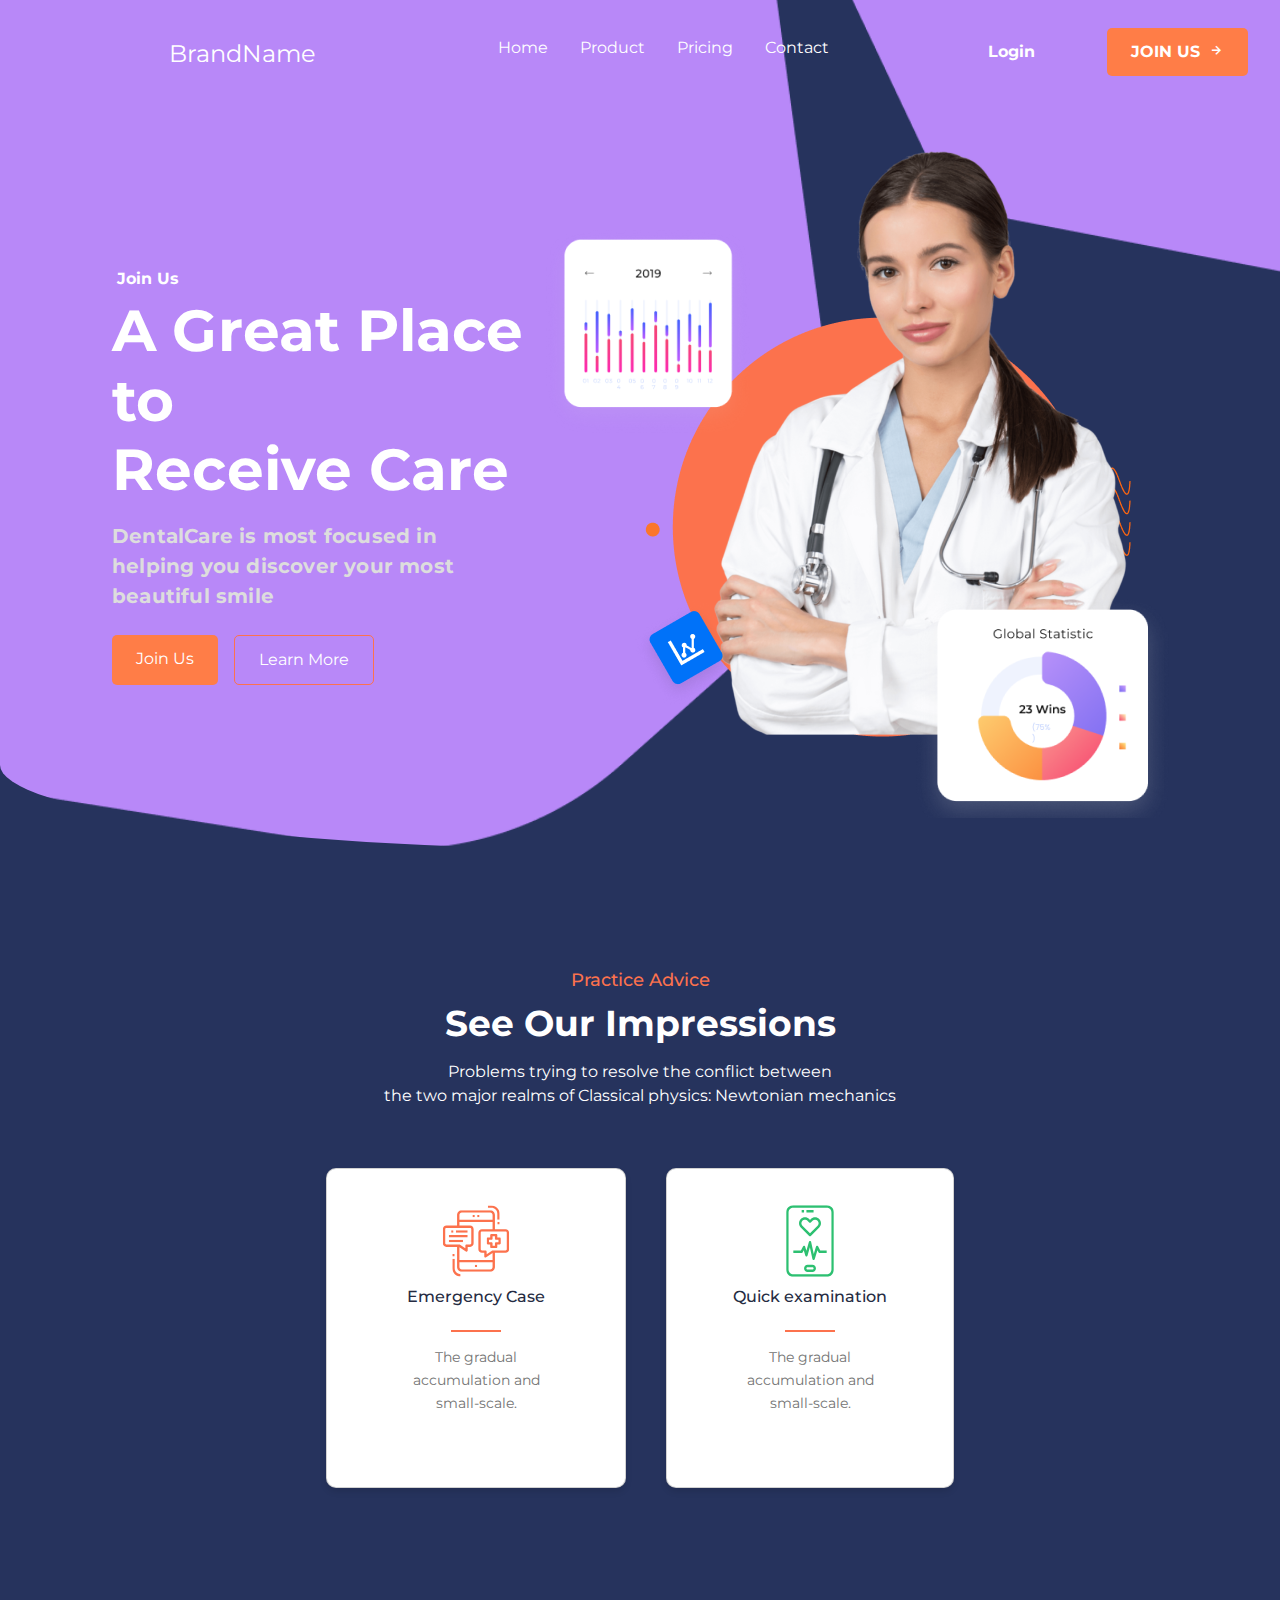
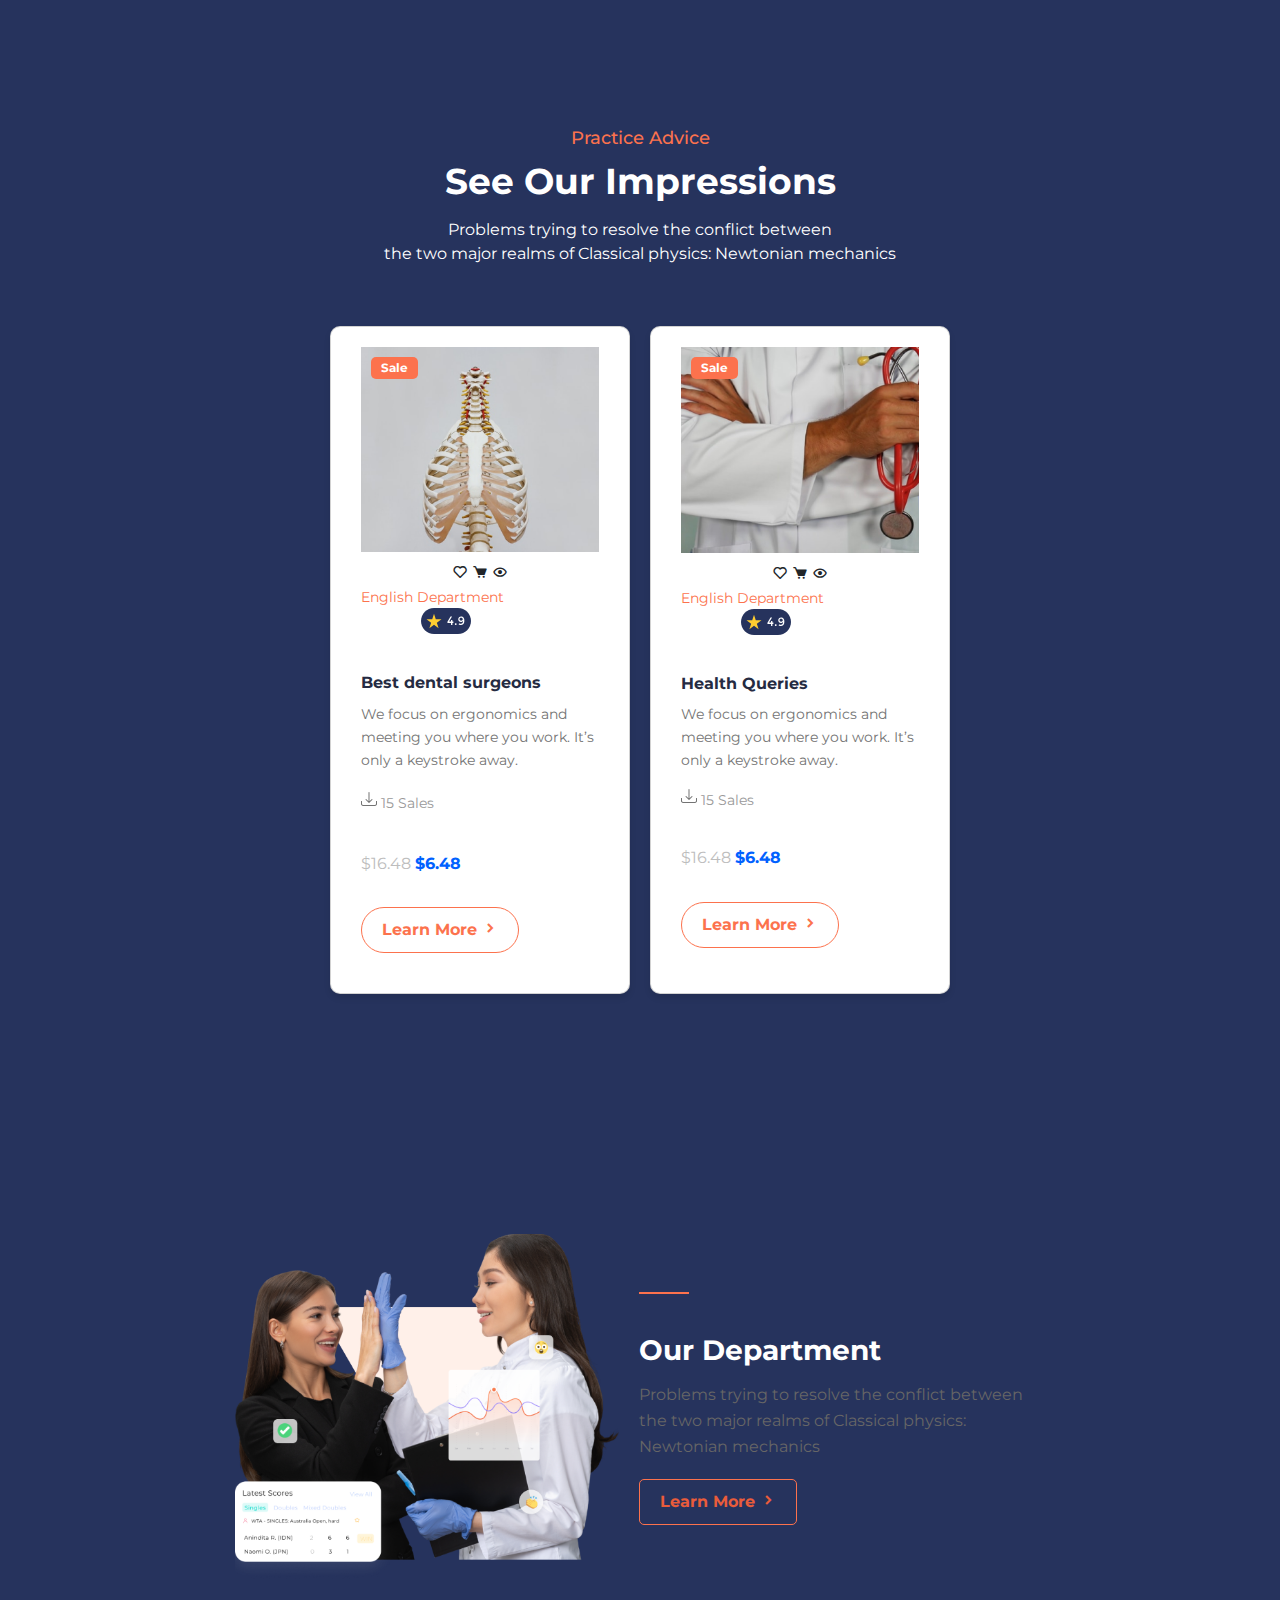
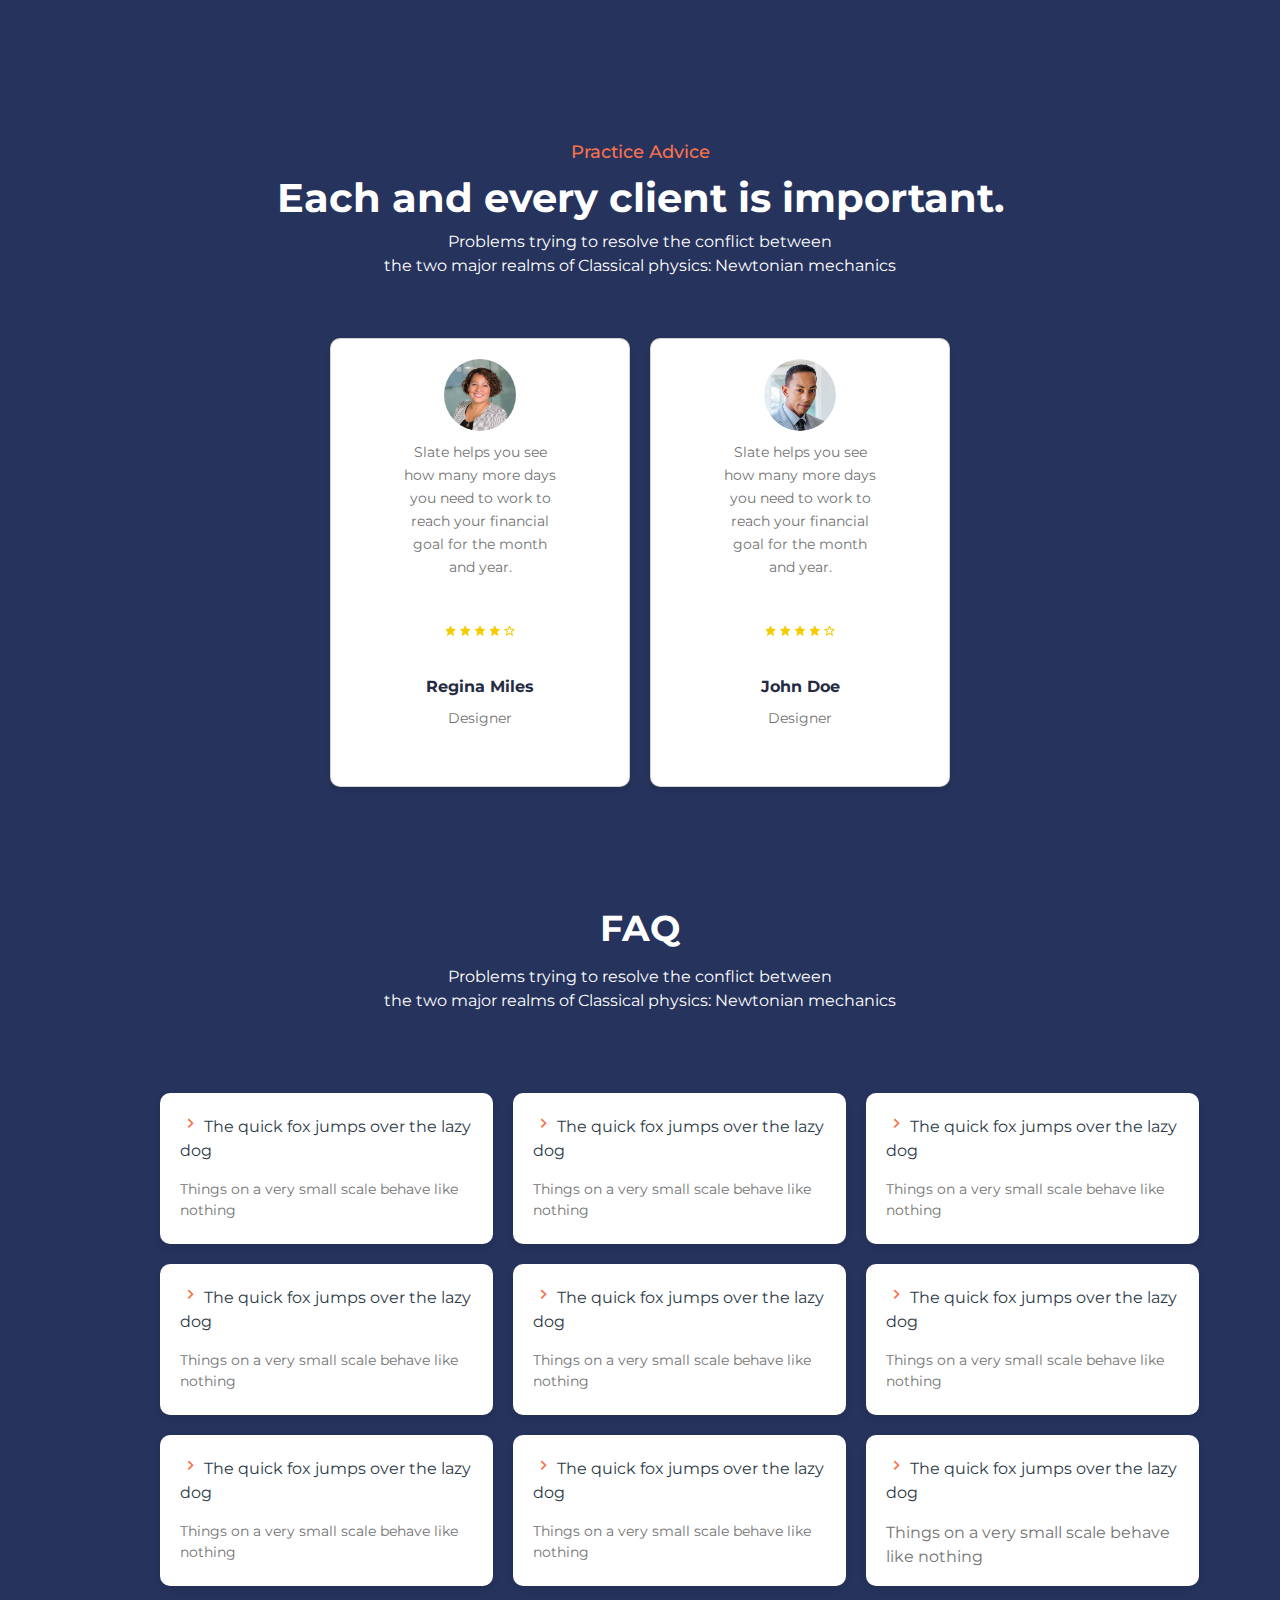
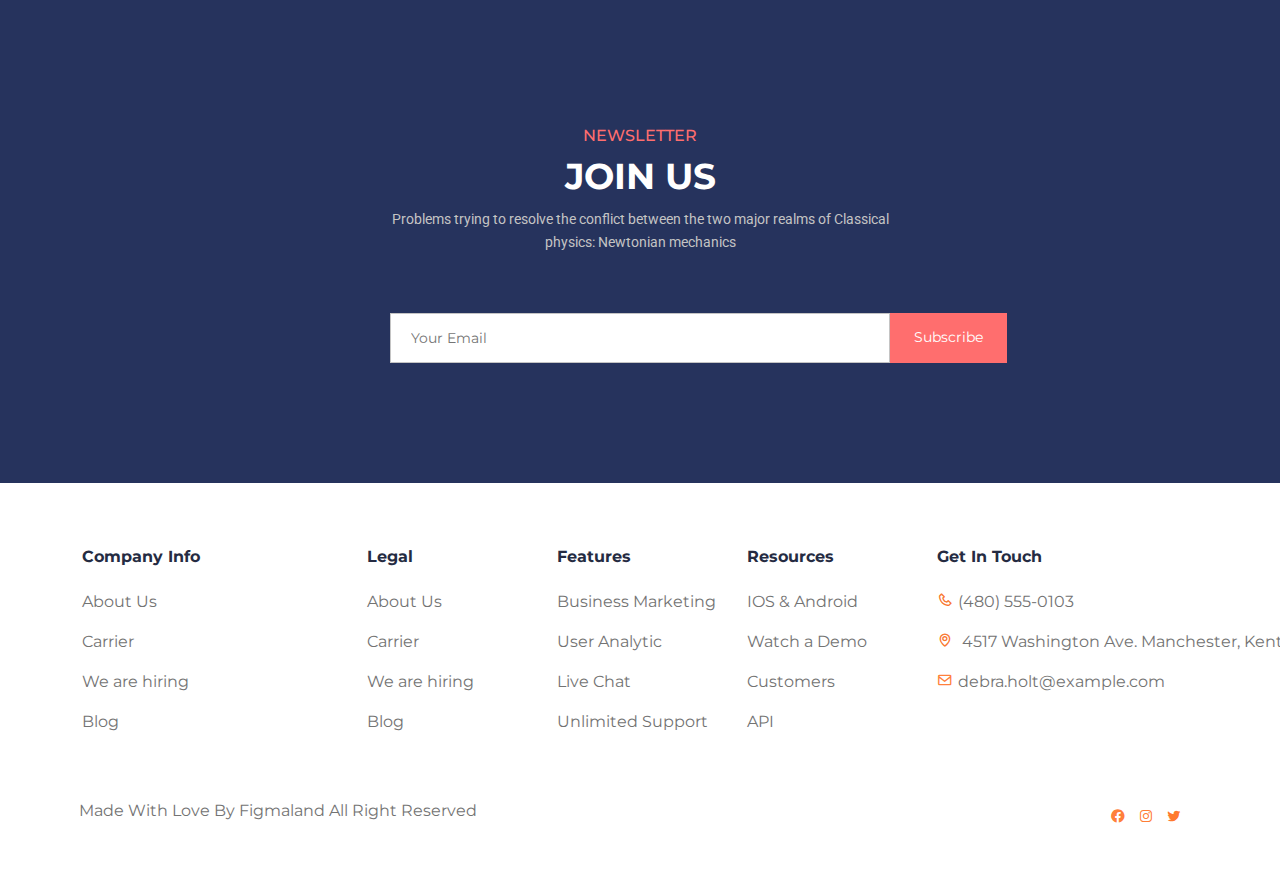
==== figma-design-2/index.html @ 8f910a2e "HTML-EXAM" ====
<!DOCTYPE html>
<html lang="en">
<head>
    <meta charset="UTF-8">
    <meta name="viewport" content="width=device-width, initial-scale=1.0">
    <title>Medical Figma Design</title>
    <link href='https://unpkg.com/boxicons@2.1.4/css/boxicons.min.css' rel='stylesheet'>
    <link href="https://cdn.jsdelivr.net/npm/bootstrap@5.3.3/dist/css/bootstrap.min.css" rel="stylesheet" integrity="sha384-QWTKZyjpPEjISv5WaRU9OFeRpok6YctnYmDr5pNlyT2bRjXh0JMhjY6hW+ALEwIH" crossorigin="anonymous">
    <link rel="stylesheet" href="style.css">
    <script src="https://cdn.jsdelivr.net/npm/bootstrap@5.3.3/dist/js/bootstrap.bundle.min.js" integrity="sha384-YvpcrYf0tY3lHB60NNkmXc5s9fDVZLESaAA55NDzOxhy9GkcIdslK1eN7N6jIeHz" crossorigin="anonymous"></script>

    <link rel="preconnect" href="https://fonts.googleapis.com">
    <link rel="preconnect" href="https://fonts.gstatic.com" crossorigin>
    <link href="https://fonts.googleapis.com/css2?family=Montserrat:ital,wght@0,100..900;1,100..900&family=Roboto&display=swap" rel="stylesheet">
</head>
<body>
  <div class="pink-section">
    <header class="navbar">
      
        <nav>
         <!-- navigation links -->
          <ul class="nav-links">
            <div class="brand"><a href="#">BrandName</a></div>
            <!-- <li><a href="#">BrandName</a></li> -->
            <li><a href="#">Home</a></li>
            <li><a href="#">Product</a></li>
            <li><a href="#">Pricing</a></li>
            <li><a href="#">Contact</a></li>
          </ul>
        </nav>
        <div class="login-container">
          <div class="login">
            <a href="#">Login</a>
          </div>
          <button class="join-btn">JOIN US <span><i class='bx bx-right-arrow-alt'></i></span></button>
        </div>
    </header>

    <section class="hero">
        <div class="hero-content">
          <h6 style="gap: 1rem; margin-left: 5px; font-weight: bold;">Join Us</h6>
          <h1 style="font-weight: bold;">A Great Place to <br> Receive Care</h1>
          <p style="font-weight: bold;">DentalCare is most focused in <br> helping you discover your most <br> beautiful smile</p>
          <div class="hero-buttons">
            <a href="#" class="btn-primary">Join Us</a>
            <a href="#" class="btn-secondary" >Learn More</a>
          </div>
        </div>
        <div class="hero-image">
          <img src="assests/col-md-6.png" alt="Doctor">
        </div>
      </section>
    </div>
    

    <section class="card-cont" style="align-items: center; text-align: center;">
      <div class="section-header">
        <h6 class="practice-advice">Practice Advice</h6>
        <h2>See Our Impressions</h2>
        <p>
          Problems trying to resolve the conflict between <br>the two major realms of
          Classical physics: Newtonian mechanics
        </p>
      </div>
    </section>
    
    <section class="cards">
    <div class="card">
      <div class="card-body">
        <img src="./assests/icon cool-icon-15.svg" class="card-img-top" alt="...">
        <h3 class="card-text">Emergency Case</h3><br>
        <div class="red-bar"></div><br>
        <p>The gradual <br> accumulation and <br> small-scale.</p>
      </div>
    </div><br>

    <div class="card" style="width: 18rem;">
      <div class="card-body">
        <img src="./assests/Heart Rate-Smartphone-Romantic-Healthcare-Love.svg" class="card-img-top" alt="...">
        <h3 class="card-text">Quick examination</h3><br>
        <div class="red-bar"></div><br>
        <p>The gradual <br> accumulation and <br> small-scale.</p>
      </div>
    </div>
  </section>




    <section class="impressions-section">
      <div class="section-header">
        <h6 class="practice-advice">Practice Advice</h6>
        <h2>See Our Impressions</h2>
        <p>
          Problems trying to resolve the conflict between <br>the two major realms of
          Classical physics: Newtonian mechanics
        </p>
      </div>
    
      <div class="cards-container">
        <!-- Card 1 -->
        <div class="card">
          <div class="card-image">
            <img src="./assests/product-cover-124 sec-.png" src="assests/heart.svg" alt="Best dental surgeons">
                <div class="overlay">
                <i class='bx bx-heart'></i>
                <i class='bx bxs-cart'></i>
                <i class='bx bx-show'></i>
              </div>
            <span class="badge">Sale</span>
          </div>
          <div class="card-content">
            <p class="department">English Department <span><img src="./assests/Frame 4 sec-.svg" alt="" style="align-items: end; margin-left: 60px; height: 26px; width: 50px;"></p></span><br>
            <h3>Best dental surgeons</h3>
            <p class="description">
              We focus on ergonomics and meeting you where you work. It’s only a keystroke away.
            </p>
            <div class="stats">
              <p class="sales"><span><img src="./assests/Frame sec-.svg" alt="" style="height: 16px; width: 16px;"></span> 15 Sales</p><br>
              <br>
             
            </div>
            <div class="stats">
            <p class="price">
              <span class="old-price">$16.48</span> <span class="new-price">$6.48</span>
            </p>
          </div>
            <a href="#" class="learn-more">Learn More <i class='bx bxs-chevron-right'></i></a>
          </div>
        </div>
    
        <!-- Card 2 -->
        <div class="card">
          <div class="card-image">
            <img src="./assests/product-cover-125 sec-.png" alt="Health Queries">
            <div class="overlay">
            <i class='bx bx-heart'></i>
            <i class='bx bxs-cart' ></i>
            <i class='bx bx-show'></i>
            </div>
            <span class="badge">Sale</span>
          </div>
          

          <div class="card-content">
            <p class="department">English Department <span><img src="./assests/Frame 4 sec-.svg" alt="" style="align-items: end; margin-left: 60px; height: 26px; width: 50px;"></p></span><br>
            <h3>Health Queries</h3>
            <p class="description">
              We focus on ergonomics and meeting you where you work. It’s only a keystroke away.
            </p>
            <div class="stats">
              <p class="sales"><span><img src="./assests/Frame sec-.svg" alt="" style="height: 16px; width: 16px;"></span> 15 Sales</p>
              
            </div>
            <div class="stats">
            <p class="price">
              <span class="old-price">$16.48</span> <span class="new-price">$6.48</span>
            </p>
          </div>
            <a href="#" class="learn-more">Learn More <i class='bx bxs-chevron-right'></i></a>
          </div>
        </div>
      </div>
    </section>
    
    <section class="department-section">
      <div class="content-wrapper">
          <div class="image-container">
              <img src="./assests/thumb-concept-16.png" alt="Department staff interaction" class="main-image">
          </div>
          <div class="text-content">
              <div class="title-bar"></div>
              <h1>Our Department</h1>
              <p>Problems trying to resolve the conflict between <br> the two major realms of Classical physics: <br> Newtonian mechanics</p>
              <a href="#" class="learn-more">Learn More <i class='bx bxs-chevron-right'></i></a>
          </div>
      </div>
  </section>

    <!-- women card -->
    <section>
      <div class="section-header">
        <h6 style="color: #FC724D; text-align: center;">Practice Advice</h6>
        <h1 style="text-align: center; font-weight: bold;">Each and every client is important.</h1>
        <p style="text-align: center; color: FFFFFF;">Problems trying to resolve the conflict between <br> <span>the two major realms of Classical physics: Newtonian mechanics </span></p>
      </div>
      <div class="cards-container">
        <div class="card">
          <img src="./assests/circle sec-1.png" alt="Person-1" class="profile-img">
          <p class="description">Slate helps you see <br> how many more days <br> you need to work to <br> reach your financial <br> goal for the month <br> and year.</p>
          <div class="stars">
            <img src="./assests/stars sec-.svg" alt="">
          </div>
          <h3 class="name">Regina Miles</h3>
          <p class="role">Designer</p>
        </div>
        
        <!-- men card -->
        <div class="card">
          <img src="./assests/circle sec-.png" alt="Person-2" class="profile-img">
          <p class="description">Slate helps you see <br> how many more days <br> you need to work to <br> reach your financial <br> goal for the month <br> and year.</p>
          <div class="stars">
            <img src="./assests/stars sec-.svg" alt="">
          </div>
          <h3 class="name">John Doe</h3>
          <p class="role">Designer</p>
        </div>
      </div>
    </section>


<!--  9 Cards of The quick fox jumps over the lazy dog -->

<section class="card-cont" style="align-items: center; text-align: center;">
  <div class="section-header">
    <h2>FAQ</h2>
    <p>
      Problems trying to resolve the conflict between <br>the two major realms of
      Classical physics: Newtonian mechanics
    </p>
  </div>
</section>

    <div class="faq-quote">
      <div class="card-quote">
        <p class="description">
          <span><i class='bx bx-chevron-right' style="color: #FC724D;"></i></span>
          The quick fox jumps over the lazy dog
        </p>
        <p style="color: #737373;">Things on a very small scale 
          behave like nothing </p>
      </div>
      <div class="card-quote">
        <p class="description">
          <span><i class='bx bx-chevron-right' style="color: #FC724D;"></i></span>
          The quick fox jumps over the lazy dog
        </p>
        <p style="color: #737373;">Things on a very small scale 
          behave like nothing </p>
      </div>
      <div class="card-quote">
        <p class="description">
          <span><i class='bx bx-chevron-right' style="color: #FC724D;"></i></span>
          The quick fox jumps over the lazy dog
        </p>
        <p style="color: #737373;">Things on a very small scale 
          behave like nothing </p>
      </div>

      <div class="card-quote">
        <p class="description">
          <span><i class='bx bx-chevron-right' style="color: #FC724D;"></i></span>
          The quick fox jumps over the lazy dog
        </p>
        <p style="color: #737373;">Things on a very small scale 
          behave like nothing </p>
      </div>
      <div class="card-quote">
        <p class="description">
          <span><i class='bx bx-chevron-right' style="color: #FC724D;"></i></span>
          The quick fox jumps over the lazy dog
        </p>
        <p style="color: #737373;">Things on a very small scale 
          behave like nothing </p>
      </div>
      <div class="card-quote">
        <p class="description">
          <span><i class='bx bx-chevron-right' style="color: #FC724D;"></i></span>
          The quick fox jumps over the lazy dog
        </p>
        <p style="color: #737373;">Things on a very small scale 
          behave like nothing </p>
      </div>

      <div class="card-quote">
        <p class="description">
          <span><i class='bx bx-chevron-right' style="color: #FC724D;"></i></span>
          The quick fox jumps over the lazy dog
        </p>
        <p style="color: #737373;">Things on a very small scale 
          behave like nothing </p>
      </div>
      <div class="card-quote">
        <p class="description">
          <span><i class='bx bx-chevron-right' style="color: #FC724D;"></i></span>
          The quick fox jumps over the lazy dog
        </p>
        <p style="color: #737373;">Things on a very small scale 
          behave like nothing </p>
      </div>
      <div class="card-quote">
        <p class="description">
          <span><i class='bx bx-chevron-right' style="color: #FC724D;"></i></span>
          The quick fox jumps over the lazy dog <span>   <p style="color: #737373;">Things on a very small scale 
            behave like nothing </p></span>
        </p>
     
      </div>
    </div>

    <div class="newsletter-container">
      <div>
      <h5 class="newsletter-title">Newsletter</h5>
      <h1 class="join-title">JOIN US</h1>
      <p class="newsletter-description" style="font-family: 'Roboto', serif;">
        Problems trying to resolve the conflict between the two major realms of Classical physics: Newtonian mechanics
      </p>
    </div>
      <div class="newsletter-input-container">
        <input type="email" placeholder="Your Email" class="newsletter-input">
        <button class="subscribe-button">Subscribe</button>
      </div>
    </div>

  <!-- Footer -->
  <footer
          class="text-center text-lg-start text-white"
          style="background-color: #FFFFFF;"
          >
    <!-- Grid container -->
    <div class="container">
      <!-- Section: Links -->
      <section class="">
        <!--Grid row-->
        <div class="row">
          <!-- Grid column -->
          <div class="col-md-3 col-lg-3 col-xl-3 mx-auto mt-3">
            <h6 class="mb-4 mt-5 mx-8" style="color: #252B42; font-weight: bold;">
              Company Info
            </h6>
            <p>
              <a style="color: #737373;">About Us</a>
            </p>
            <p>
              <a style="color: #737373;">Carrier </a>
            </p>
            <p>
              <a style="color: #737373;">We are hiring</a>
            </p>
            <p>
              <a style="color: #737373;">Blog</a>
            </p>
          </div>
          <!-- Grid column -->


          <!-- Grid column -->
          <div class="col-md-2 col-lg-2 col-xl-2 mx-auto mt-3">
            <h6 class="mb-4 mt-5 font-weight-bold" style="color: #252B42; font-weight: bold;">Legal</h6>
            <p>
              <a style="color: #737373;">About Us</a>
            </p>
            <p>
              <a style="color: #737373;">Carrier </a>
            </p>
            <p>
              <a style="color: #737373;">We are hiring</a>
            </p>
            <p>
              <a style="color: #737373;">Blog</a>
            </p>
          </div>
          <!-- Grid column -->

          <hr class="w-100 clearfix d-md-none" />

          <!-- Grid column -->
          <div class="col-md-3 col-lg-2 col-xl-2 mx-auto mt-3">
            <h6 class="mb-4 mt-5"  style="color: #252B42; font-weight: bold;">
              Features
            </h6>
            <p>
              <a style="color: #737373;">Business Marketing</a>
            </p>
            <p>
              <a style="color: #737373;">User Analytic</a>
            </p>
            <p>
              <a style="color: #737373;">Live Chat</a>
            </p>
            <p>
              <a style="color: #737373;">Unlimited Support</a>
            </p>
          </div>

             <!-- Grid column -->
             <div class="col-md-3 col-lg-2 col-xl-2 mx-auto mt-3" id="links">
              <h6 class="mb-4 mt-5" style="color: #252B42; font-weight: bold;"">
                Resources
              </h6>
              <p>
                <a style="color: #737373; ">IOS & Android</a>
              </p>
              <p>
                <a style="color: #737373;">Watch a Demo</a>
              </p>
              <p>
                <a style="color: #737373;">Customers</a>
              </p>
              <p>
                <a style="color: #737373;">API</a>
              </p>
            </div>

          <!-- Grid column -->
          <hr class="w-100 clearfix d-md-none" />

          <!-- Grid column -->
          <div class=" col-lg-3 col-xl-3 mx-auto mt-3">
            <h6 class="mb-4  mt-5" style="color: #252B42; font-weight: bold;">Get In Touch</h6>
            <p style="color: #737373;"><i class='bx bx-phone' style="color:rgba(249,118,46,0.99); margin-right: 5px;" ></i>(480) 555-0103</p>
            <p style="color: #737373; white-space: nowrap;">
              <i class='bx bx-map' style='color:rgba(249,118,46,0.99); margin-right: 5px;'></i>
              4517 Washington Ave. Manchester, Kentucky 39495
            </p>
            <p style="color: #737373;"><i class='bx bx-envelope' style='color:rgba(255,125,54,0.99); margin-right: 5px;'></i>debra.holt@example.com</p>
          </div>
          <!-- Grid column -->
        </div>
        <!--Grid row-->
      </section>
      <!-- Section: Links -->

      <hr class="my-3">

      <!-- Section: Copyright -->
      <section class="p-3 pt-0">
        <div class="row d-flex align-items-center">
          <!-- Grid column -->
          <div class="col-md-7 col-lg-8 text-center text-md-start">
            <!-- Copyright -->
            <div class="p-3">
                <p style="color: #737373; margin-left: -35px;">Made With Love By Figmaland All Right Reserved</p>
            </div>
            <!-- Copyright -->
          </div>
          <!-- Grid column -->

          <!-- Grid column --> 
          <div class="col-md-5 col-lg-4 ml-lg-0 text-center text-md-end">
            <!-- Facebook -->
            <i class='bx bxl-facebook-circle' style='color:rgba(255,124,53,0.99); width: 24px; height: 24px;'></i>

            <!-- Instagram -->
            <i class='bx bxl-instagram' style='color:rgba(255,122,48,0.99); width: 24px; height: 24px;'></i>

            <!-- Twitter -->
            <i class='bx bxl-twitter' style='color:rgba(255,117,40,0.99); width: 24px; height: 24px;'></i>
          </div>
          <!-- Grid column -->
        </div>
      </section>
      <!-- Section: Copyright -->
    </div>
    <!-- Grid container -->
  </footer>
  <!-- Footer -->
<!-- End of .container -->
</body>
</html>
---- figma-design-2/style.css ----
/* General Styles */
body {
  margin: 0;
  font-family: Arial, sans-serif;
  color: #fff;
  background-color: #26335D;
  font-family: 'Montserrat', sans-serif;
}

.pink-section {
  flex-wrap: wrap;
  background-image: url(assests/hero-shape-dark-6.png);
  background-size: cover;
  background-position: center;
  background-repeat: no-repeat;
  border-bottom-left-radius: 50% 10%;
}

/* Navbar */
.navbar {
  display: flex;
  justify-content: space-between;
  align-items: center;
  padding: 1rem 2rem;
}

.nav-links {
  list-style: none;
  display: flex;
  gap: 2rem;
  margin-top: 20px;

}

.nav-links a {
  text-decoration: none;
  color: #fff;
}

/* Login and Join Us Container */
.login-container {
  display: flex;
  align-items: center;
  gap: 1rem; /* Adds space between the Login link and JOIN US button */
}

.login a {
  text-decoration: none;
  color: #fff;
  font-weight: bold;
  padding: 0.5rem 1rem;
  transition: color 0.3s ease;
}

.login a:hover {
  color: #ff7d47;
}

.join-btn {
  text-decoration: none;
  background-color: #ff7d47;
  color: #fff;
  margin-left: 40px;
  padding: 0.75rem 1.5rem;
  border-radius: 5px;
  border: none;
  cursor: pointer;
  display: flex;
  align-items: center;
  gap: 0.5rem;
  font-weight: bold;
  transition: background-color 0.3s ease;
}

.join-btn:hover {
  background-color: #ff5722;
}

/* Hero Section */
.hero {
  display: flex;
  align-items: center;
  justify-content: space-between;
  padding: 2rem;
  margin-left: 80px;
}

.hero-content {
  flex: 1;
}

.hero-content h1 {
  font-size: 58px;
  margin-bottom: 1rem;
  letter-spacing: 0.2px;
}

.hero-content p {
  margin-bottom: 1.5rem;
  color: #ddd;
  font-size: 20px;
  letter-spacing: 0.2px;
}

.hero-buttons {
  display: flex;
  gap: 1rem;
}

.btn-primary {
  text-decoration: none;
  background-color: #ff7d47;
  color: #fff;
  padding: 0.75rem 1.5rem;
  border-radius: 5px;
}

.btn-secondary {
  text-decoration: none;
  background-color: transparent;
  color: #fff;
  padding: 0.75rem 1.5rem;
  border: 1px solid #fc724d;
  border-radius: 5px;
}

.brand a {
  text-decoration: none;
  color: #ffffff;
  /* font-size: 1.5rem; */
  /* font-weight: bold; */
  gap: 2px;
  font-size: 24px;
  margin-right: 150px;
  margin-left: 105px;
}

.cards {
  display: flex;
  justify-content: center; /* Centers the cards horizontally */
  align-items: center; /* Aligns the cards vertically (if necessary) */
  gap: 20px; /* Adds space between the cards */
  margin-top: 120px;
}

/* Impressions Section */
.impressions {
  padding: 2rem;
  text-align: center;
  margin-top: 120px;
}

.impressions h6 {
  color: #FC724D;
  text-transform: uppercase;
  font-size: 14px;
  margin-bottom: 10px;
  
}

.impressions h2 {
  color: #FFFFFF;
  font-weight: bold;
  font-size: 2rem;
  margin-bottom: 10px;
}

.impressions p {
  color: #FFFFFF;
  font-weight: bold;
  line-height: 1.6;
}

/* Individual Card */
.card {
  background-color: #FFFFFF;
  text-align: center;
  padding: 20px 30px 40px 30px;
  /* box-shadow: 0 4px 8px rgba(0, 0, 0, 0.1); */
  transition: transform 0.3s ease;
  max-width: 500px;
}

.card img {
  /* max-width: 60px; */
  justify-content: center;
  align-items: center;
  margin-bottom: 10px;
  height: 72px;
  width: 72px;
}

.card h3 {
  color: #1E2A47; /* Dark text for the card heading */
  font-size: 1.2rem;
  margin-bottom: 10px;
}

.card p {
  color: #737373; /* Gray text for the description */
  font-size: 0.9rem;
  line-height: 1.6;
}

/* Hover Effect */
.card:hover {
  transform: scale(1.05); /* Slight zoom on hover */
  box-shadow: 0 8px 16px rgba(0, 0, 0, 0.2);
}

/* Bar Style */
.red-bar {
  width: 50px; /* Width of the bar */
  height: 2px; /* Height of the bar */
  background-color: #FC724D; /* Red color matching your Figma design */
  margin: auto; /* Center the bar horizontally */
  margin-top: -10px;
  margin-bottom: -10px;
}

/* Department Section Styling */
.department-section {
  display: flex;
  justify-content: center;
  align-items: center;
  padding: 40px;
  margin-left: 150px;
  margin-top: 160px;
}

.content-wrapper {
  display: flex;
  flex-wrap: wrap; /* Ensures responsiveness */
  max-width: 1200px;
  gap: 20px;
  align-items: center;
}

.image-container {
  flex: 1;
  max-width: 40%; /* Adjust image width */
}

.image-container img {
  width: 100%;
  height: auto;
  border-radius: 8px; /* Optional: rounded corners */
}

.text-content {
  flex: 1;
  max-width: 60%; /* Adjust text content width */
}

.text-content .title-bar {
  width: 50px;
  height: 2px;
  background-color: #FC724D; /* Color of the title bar */
  margin-bottom: 40px;
}

.text-content h1 {
  font-size: 28px;
  color: #ffffff;
  font-weight: bold;
  margin-bottom: 15px;
}

.text-content p {
  font-size: 16px;
  color: #666666;
  line-height: 1.6;
  margin-bottom: 20px;
}

.text-content .learn-more {
  display: inline-block;
  padding: 10px 20px;
  /* background-color: #FC724D; */
  color: #e95c3b;
  text-decoration: none;
  border-radius: 5px;
  font-weight: bold;
  transition: background-color 0.3s;
}

.text-content .learn-more:hover {
  background-color: #e95c3b;
}

/* General Section Styling */
.impressions-section {
  /* background-color: #1c2947; */
  padding: 40px;
  text-align: center;
  margin-top: 80px;
  /* margin-bottom: 120px; */
}

.section-header {
  margin-top: 120px;
  margin-bottom: 60px;
}

.section-header h6 {
  color: #fc724d;
  font-size: 18px;
  margin-bottom: 10px;
}

.section-header h2 {
  color: #ffffff;
  font-size: 36px;
  margin-bottom: 15px;
  font-weight: bold;
}

.section-header p {
  color: #ffffff;
  font-size: 16px;
  line-height: 1.5;
}

/* Cards Container */
.cards-container {
  display: flex;
  justify-content: center;
  gap: 20px;
  margin-top: 30px;
}

.cards {
  display: flex;
  justify-content: center;
  align-items: center;
  gap: 20px; 
  margin-top: 20px;
}


.card {
  background-color: #fff;
  border-radius: 10px;
  box-shadow: 0 4px 6px rgba(0, 0, 0, 0.1);
  overflow: hidden;
  width: 300px;
  text-align: center;
  position: relative;
}

.card:hover {
  transform: translateY(-5px);
  box-shadow: 0px 6px 12px rgba(0, 0, 0, 0.15);
}

.card-image {
  position: relative;
  overflow: hidden;
}

.card-image img {
  width: 100%;
  height: auto;
  display: block;
}

.badge {
  position: absolute;
  top: 10px;
  left: 10px;
  background-color: #fc724d;
  color: #ffffff;
  font-size: 12px;
  padding: 5px 10px;
  border-radius: 5px;
}

/* Card Content */
.card-content {
  /* padding: 20px; */
  text-align: left;
}

.card-content .department {
  font-size: 14px;
  color: #fc724d;
  margin-bottom: 5px;
}

.card-content h3 {
  font-size: 18px;
  color: #333333;
  font-weight: bold;
  font-size: 16px;
  margin-bottom: 10px;
}

/* .card-content .description {
  font-size: 14px;
  color: #666666;
  line-height: 1.6;
  margin-bottom: 15px; */
/* } */

.card-content .stats {
  display: flex;
  justify-content: space-between;
  align-items: center;
  margin-bottom: 15px;
}

.card-content .stats .sales {
  font-size: 14px;
  color: #999999;
}


.card-content .stats .price {
  font-size: 16px;
}

.card-content .stats .old-price {
  /* text-decoration: line-through; */
  color: #BDBDBD;
}

.card-content .stats .new-price {
  color: #0061FF;
  font-weight: bolder;
}

/* Learn More Button */
.learn-more {
  display: inline-block;
  padding: 10px 20px;
  /* background-color: #fc724d; */
  color: #fc724d;
  text-decoration: none;
  font-weight: bold;
  border: 1px solid #fc724d;
  border-radius: 30px;
  /* transition: background-color 0.3s ease; */
}

/* .overlay {
  position: absolute;
  top: 10px;
  left: 10px;
  right: 10px;
  display: flex;
  justify-content: space-around;
  opacity: 0;
  transition: opacity 0.3s ease-in-out;
} */





.profile-img {
  width: 128px;
  height: 128px;
  border-radius: 50%;
  margin: 0 auto 10px;
}

/* .description {
  font-size: 14px;
  color: #666;
  margin: 10px 0;
} */

.stars img {
  font-size: 18px;
  /* color: #f1c40f; */
  /* margin: 10px 0; */
}

.name {
  font-size: 18px;
  font-weight: bold;
  color: #333;
}

.role {
  font-size: 14px;
  color: #888;
}

.card h3 {
  font-size: 16px;
  color: #252B42;
}



.faq-quote {
  display: grid;
  flex-wrap: wrap;
  grid-template-columns: repeat(3, 1fr); /* 3 cards in a row */
  gap: 20px; /* Space between cards */
  padding: 20px;
  max-width: 1000px;
  margin: 0 auto;
  margin-bottom: 120px;
}

.card-quote {
  background-color: #FFFFFF; /* White card background */
  border-radius: 10px; /* Rounded corners */
  box-shadow: 0 4px 8px rgba(0, 0, 0, 0.1); /* Subtle shadow for depth */
  padding: 20px;
  width: 333px; /* Width set to 333px */
  height: 151px; /* Height set to 151px */ 
  color: #2C3A47; /* Primary text color */
  text-align: left; /* Left-align text */
}

/* .card-quote .description {

} */

.card-quote p {
  color: #2C3A47; /* Primary text color */
  
}

/* .description {
  display: flex;
  align-items: center;
  font-size: 16px; 
  color: #2C3A47;
  gap: 10px;
} */

.description span i {
  color: #FC724D; /* Icon color */
  font-size: 20px; /* Icon size */
}

.card-quote p:last-child {
  font-size: 14px; /* Smaller font size for secondary text */
  color: #737373; /* Grey color for secondary text */
  margin-top: 5px;
}

.newsletter-container {
  text-align: center;
  max-width: 500px;
  margin: 0 auto;
  margin-bottom: 120px;
}

.newsletter-title {
  font-size: 16px;
  color: #FF6E6E; /* Light coral color */
  text-transform: uppercase;
  margin-bottom: 10px;
}

.join-title {
  font-size: 36px;
  font-weight: bold;
  margin-bottom: 10px;
}

.newsletter-description {
  font-size: 14px;
  line-height: 1.6;
  margin-bottom: 60px;
  color: #C4C4C4; /* Light gray color */
}

.newsletter-input-container {
  position: relative;
  max-width: 500px;
  margin: 0 auto;

}

.newsletter-input {
  height: 50px;
  width: 100%;
  padding: 10px 20px;
  border: 1px solid #C4C4C4;
  font-size: 14px;
  outline: none;
}

.subscribe-button {
  position: absolute;
  /* right: 0.5px; */
  top: 50%;
  width: 117px;
  height: 50px;
  transform: translateY(-50%);
  padding: 8px 20px;
  background-color: #FF6E6E; /* Light coral color */
  color: white;
  border: none;
  /* border-radius: 20px; */
  font-size: 14px;
  cursor: pointer;
  transition: background-color 0.3s ease;
}

.subscribe-button:hover {
  background-color: #FF4E4E; /* Slightly darker coral */
}


/* Responsive Design */
@media (max-width: 768px) {
  .navbar {
      flex-direction: column;
      align-items: flex-start;
  }

  .nav-links {
      flex-direction: column;
      gap: 1rem;
  }

  .hero {
      flex-direction: column;
  }

  .hero-content {
      text-align: center;
      margin-bottom: 1.5rem;
  }

  .cards-container {
      flex-direction: column;
      gap: 1.5rem;
  }

  .card {
      width: 100%;
  }

  .faq-quote {
      flex-direction: column;
  }
}

@media (max-width: 480px) {
  .join-btn {
      padding: 0.5rem 1rem;
  }

  .hero-buttons .btn-primary,
  .hero-buttons .btn-secondary {
      display: block;
      margin-bottom: 0.5rem;
  }

  .card {
      width: 90%;
      margin: 0 auto;
  }
}
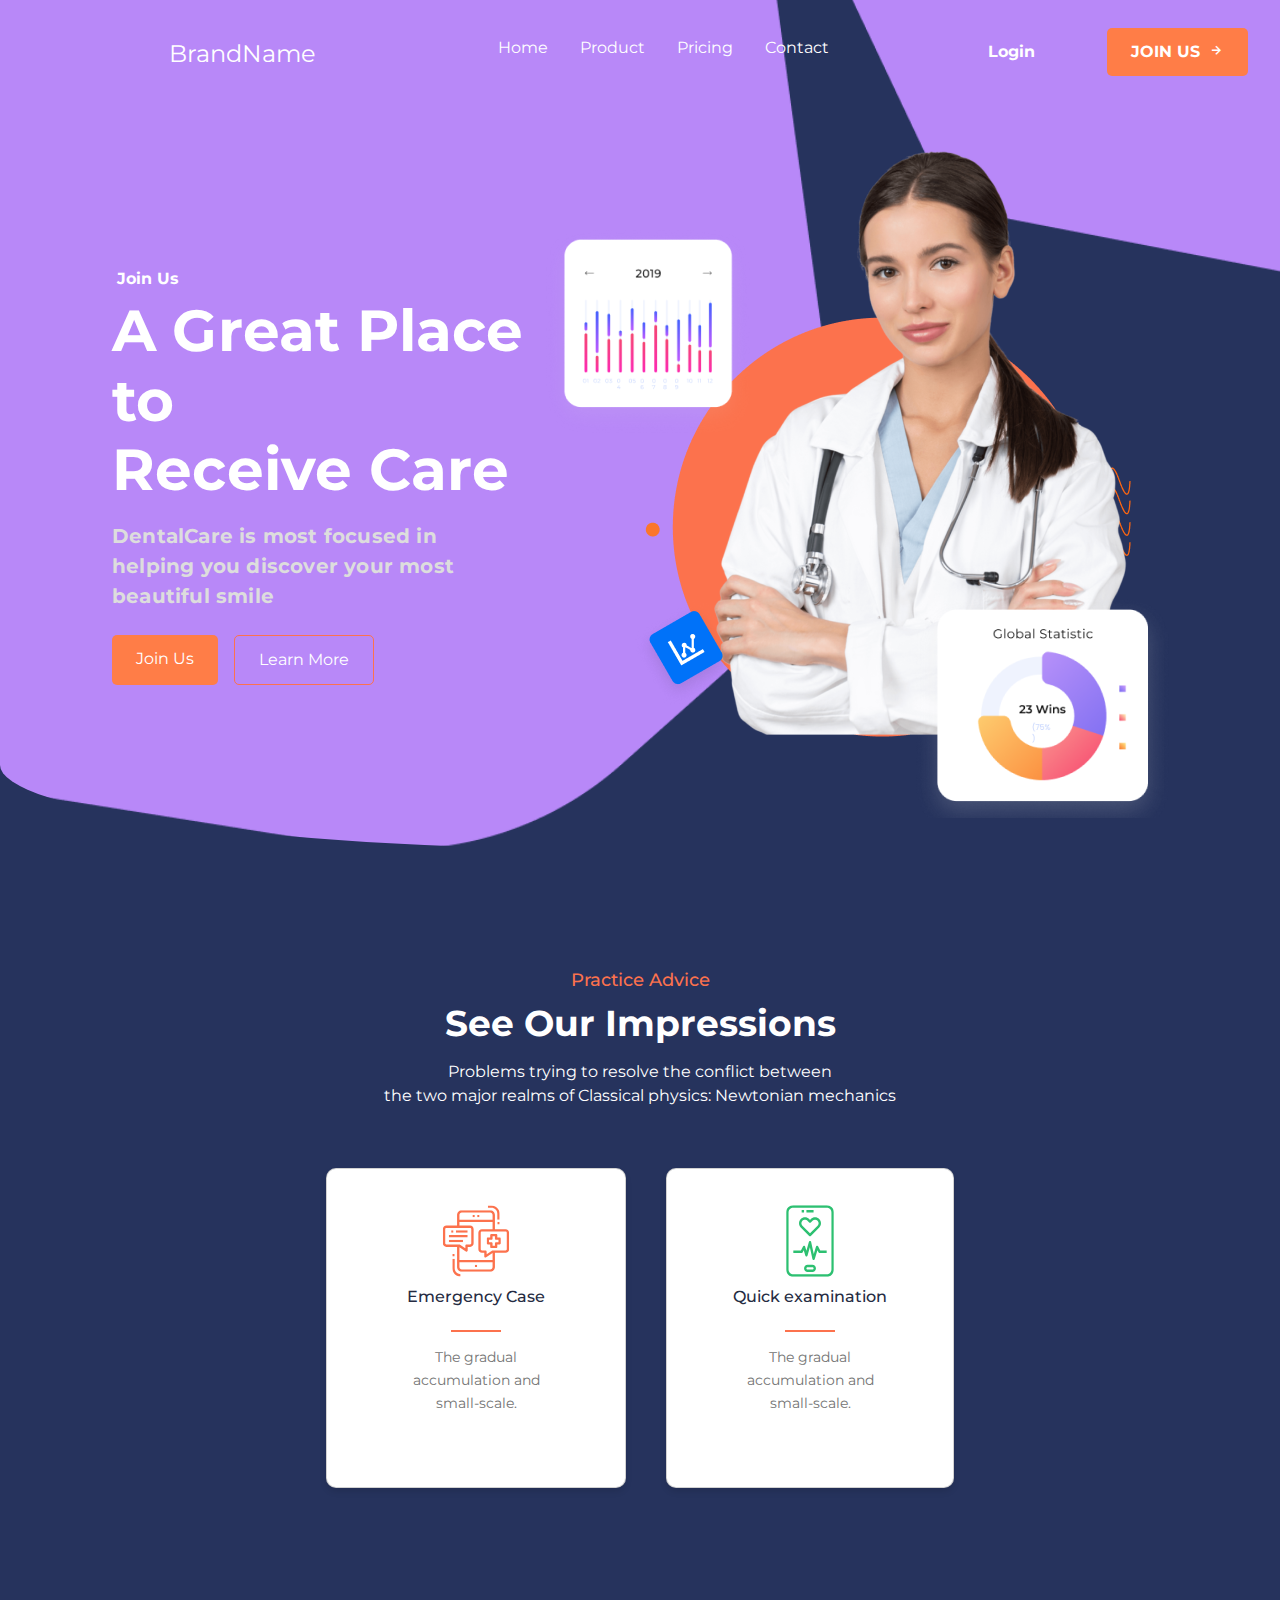
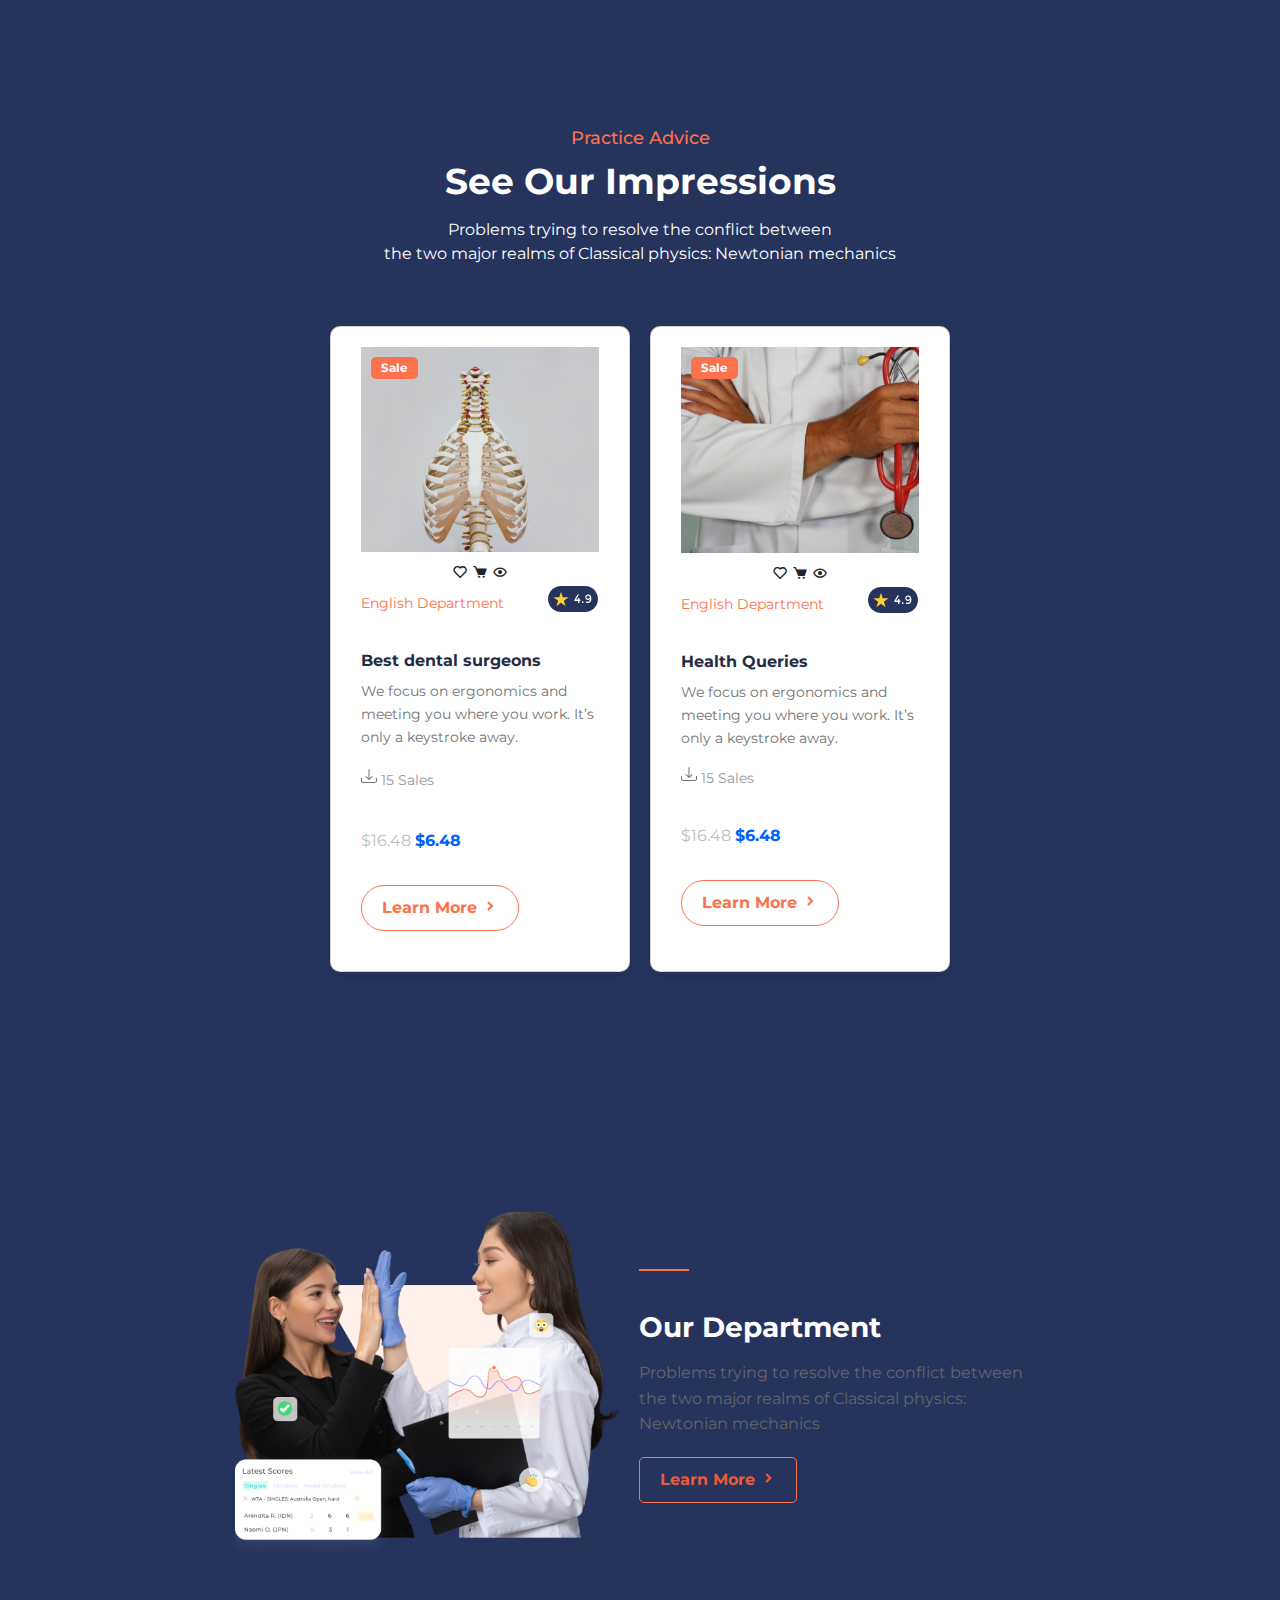
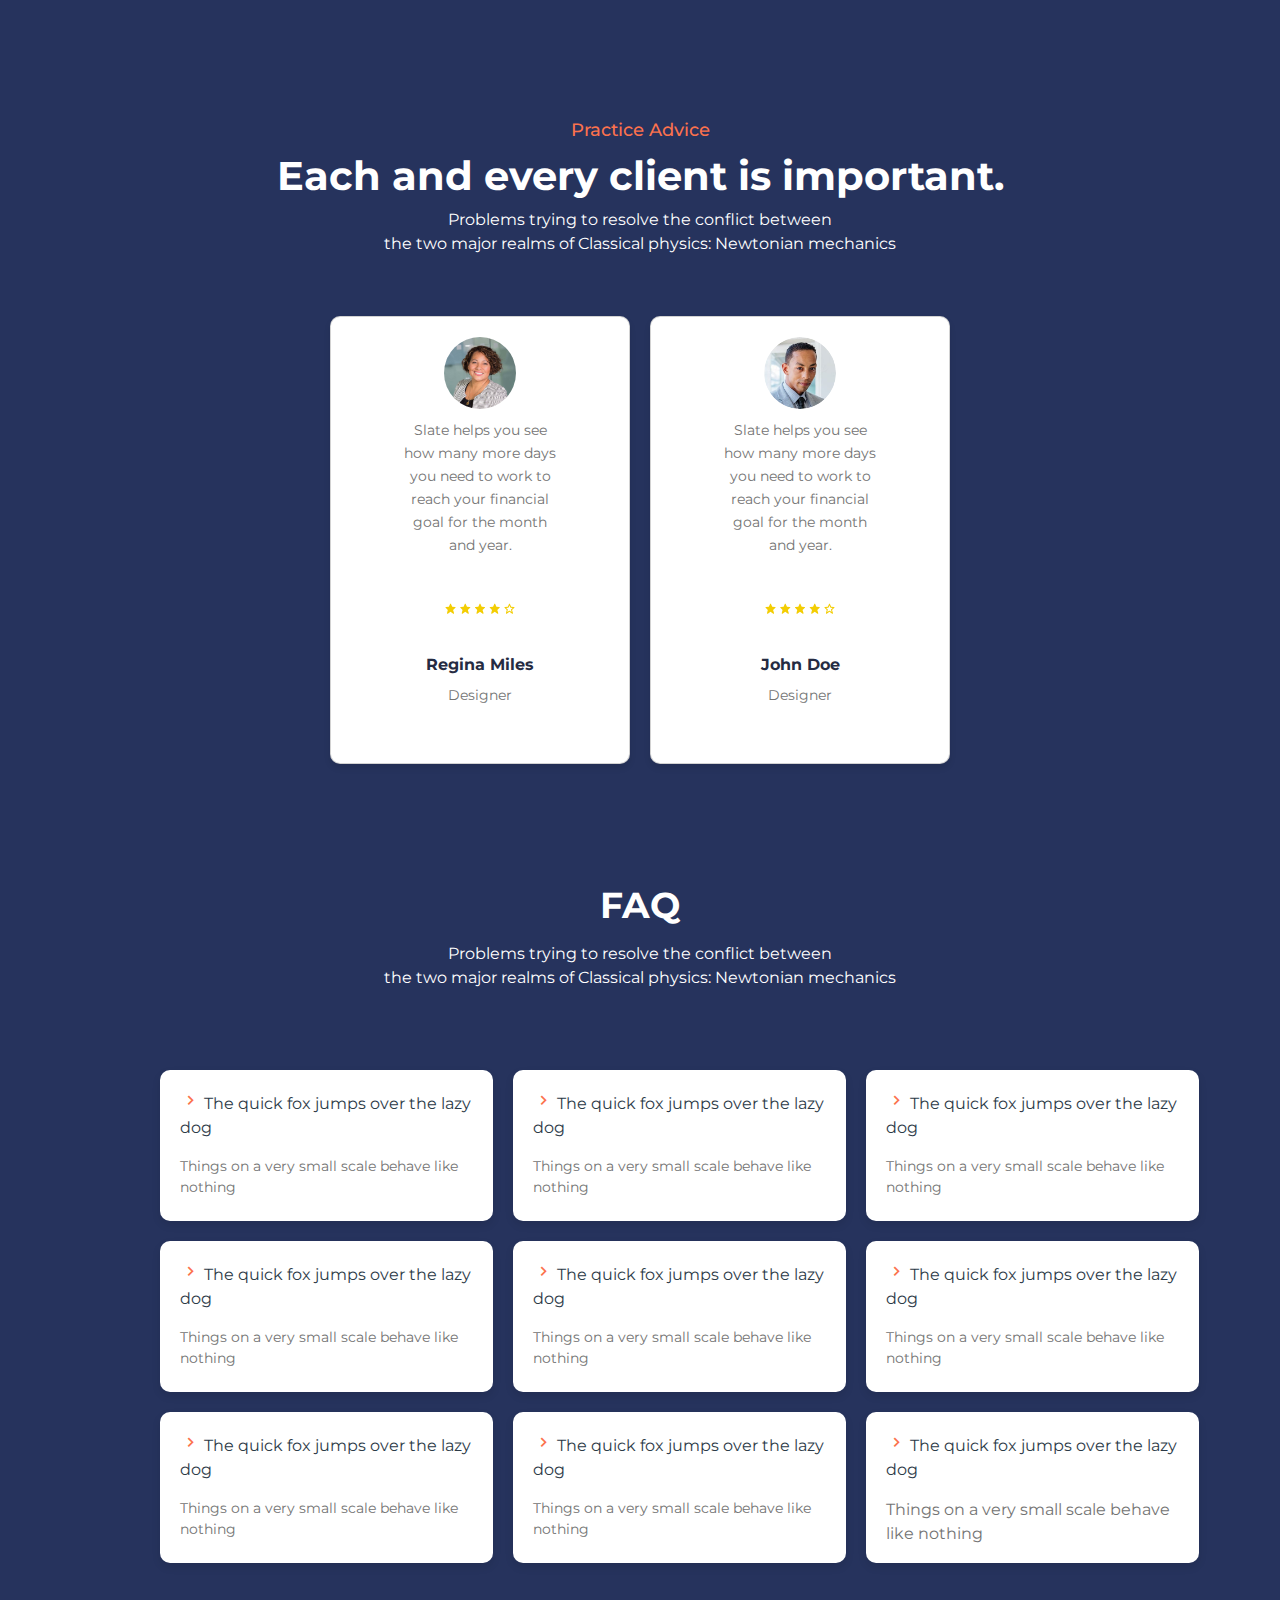
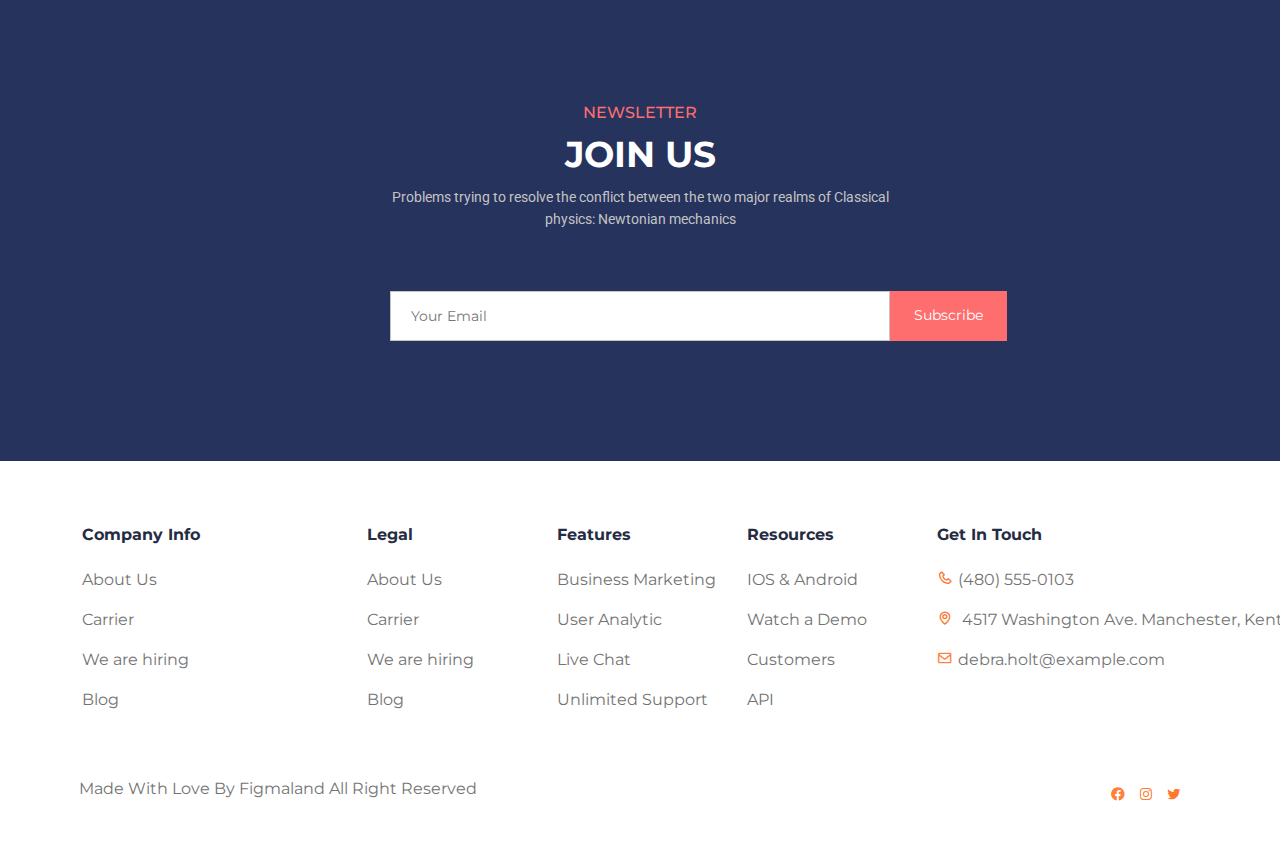
==== commit d02aadc6: "Update index.html" ====
--- a/figma-design-2/index.html
+++ b/figma-design-2/index.html
@@ -110,7 +110,7 @@
             <span class="badge">Sale</span>
           </div>
           <div class="card-content">
-            <p class="department">English Department <span><img src="./assests/Frame 4 sec-.svg" alt="" style="align-items: end; margin-left: 60px; height: 26px; width: 50px;"></p></span><br>
+            <p class="department">English Department <span><img src="./assests/Frame 4 sec-.svg" alt="" style="align-items: end; margin-left: 40px; height: 26px; width: 50px;"></p></span><br>
             <h3>Best dental surgeons</h3>
             <p class="description">
               We focus on ergonomics and meeting you where you work. It’s only a keystroke away.
@@ -143,7 +143,7 @@
           
 
           <div class="card-content">
-            <p class="department">English Department <span><img src="./assests/Frame 4 sec-.svg" alt="" style="align-items: end; margin-left: 60px; height: 26px; width: 50px;"></p></span><br>
+            <p class="department">English Department <span><img src="./assests/Frame 4 sec-.svg" alt="" style="align-items: end; margin-left: 40px; height: 26px; width: 50px;"></p></span><br>
             <h3>Health Queries</h3>
             <p class="description">
               We focus on ergonomics and meeting you where you work. It’s only a keystroke away.
@@ -457,4 +457,4 @@
   <!-- Footer -->
 <!-- End of .container -->
 </body>
-</html>+</html>
--- a/figma-design-2/style.css
+++ b/figma-design-2/style.css
@@ -1,4 +1,3 @@
-/* General Styles */
 body {
   margin: 0;
   font-family: Arial, sans-serif;
@@ -16,7 +15,6 @@
   border-bottom-left-radius: 50% 10%;
 }
 
-/* Navbar */
 .navbar {
   display: flex;
   justify-content: space-between;
@@ -29,7 +27,6 @@
   display: flex;
   gap: 2rem;
   margin-top: 20px;
-
 }
 
 .nav-links a {
@@ -37,11 +34,10 @@
   color: #fff;
 }
 
-/* Login and Join Us Container */
 .login-container {
   display: flex;
   align-items: center;
-  gap: 1rem; /* Adds space between the Login link and JOIN US button */
+  gap: 1rem; 
 }
 
 .login a {
@@ -127,23 +123,20 @@
 .brand a {
   text-decoration: none;
   color: #ffffff;
-  /* font-size: 1.5rem; */
-  /* font-weight: bold; */
+  font-size: 24px;
   gap: 2px;
-  font-size: 24px;
   margin-right: 150px;
   margin-left: 105px;
 }
 
 .cards {
   display: flex;
-  justify-content: center; /* Centers the cards horizontally */
-  align-items: center; /* Aligns the cards vertically (if necessary) */
-  gap: 20px; /* Adds space between the cards */
+  justify-content: center;
+  align-items: center;
+  gap: 20px;
   margin-top: 120px;
 }
 
-/* Impressions Section */
 .impressions {
   padding: 2rem;
   text-align: center;
@@ -171,18 +164,16 @@
   line-height: 1.6;
 }
 
-/* Individual Card */
+
 .card {
   background-color: #FFFFFF;
   text-align: center;
   padding: 20px 30px 40px 30px;
-  /* box-shadow: 0 4px 8px rgba(0, 0, 0, 0.1); */
   transition: transform 0.3s ease;
   max-width: 500px;
 }
 
 .card img {
-  /* max-width: 60px; */
   justify-content: center;
   align-items: center;
   margin-bottom: 10px;
@@ -191,34 +182,31 @@
 }
 
 .card h3 {
-  color: #1E2A47; /* Dark text for the card heading */
+  color: #1E2A47;
   font-size: 1.2rem;
   margin-bottom: 10px;
 }
 
 .card p {
-  color: #737373; /* Gray text for the description */
+  color: #737373;
   font-size: 0.9rem;
   line-height: 1.6;
 }
 
-/* Hover Effect */
 .card:hover {
-  transform: scale(1.05); /* Slight zoom on hover */
+  transform: scale(1.05);
   box-shadow: 0 8px 16px rgba(0, 0, 0, 0.2);
 }
 
-/* Bar Style */
 .red-bar {
-  width: 50px; /* Width of the bar */
-  height: 2px; /* Height of the bar */
-  background-color: #FC724D; /* Red color matching your Figma design */
-  margin: auto; /* Center the bar horizontally */
+  width: 50px;
+  height: 2px;
+  background-color: #FC724D;
+  margin: auto;
   margin-top: -10px;
   margin-bottom: -10px;
 }
 
-/* Department Section Styling */
 .department-section {
   display: flex;
   justify-content: center;
@@ -230,7 +218,7 @@
 
 .content-wrapper {
   display: flex;
-  flex-wrap: wrap; /* Ensures responsiveness */
+  flex-wrap: wrap;
   max-width: 1200px;
   gap: 20px;
   align-items: center;
@@ -238,24 +226,24 @@
 
 .image-container {
   flex: 1;
-  max-width: 40%; /* Adjust image width */
+  max-width: 40%;
 }
 
 .image-container img {
   width: 100%;
   height: auto;
-  border-radius: 8px; /* Optional: rounded corners */
+  border-radius: 8px;
 }
 
 .text-content {
   flex: 1;
-  max-width: 60%; /* Adjust text content width */
+  max-width: 60%;
 }
 
 .text-content .title-bar {
   width: 50px;
   height: 2px;
-  background-color: #FC724D; /* Color of the title bar */
+  background-color: #FC724D;
   margin-bottom: 40px;
 }
 
@@ -276,7 +264,6 @@
 .text-content .learn-more {
   display: inline-block;
   padding: 10px 20px;
-  /* background-color: #FC724D; */
   color: #e95c3b;
   text-decoration: none;
   border-radius: 5px;
@@ -288,13 +275,10 @@
   background-color: #e95c3b;
 }
 
-/* General Section Styling */
 .impressions-section {
-  /* background-color: #1c2947; */
   padding: 40px;
   text-align: center;
   margin-top: 80px;
-  /* margin-bottom: 120px; */
 }
 
 .section-header {
@@ -321,7 +305,6 @@
   line-height: 1.5;
 }
 
-/* Cards Container */
 .cards-container {
   display: flex;
   justify-content: center;
@@ -336,7 +319,6 @@
   gap: 20px; 
   margin-top: 20px;
 }
-
 
 .card {
   background-color: #fff;
@@ -375,9 +357,7 @@
   border-radius: 5px;
 }
 
-/* Card Content */
 .card-content {
-  /* padding: 20px; */
   text-align: left;
 }
 
@@ -395,13 +375,6 @@
   margin-bottom: 10px;
 }
 
-/* .card-content .description {
-  font-size: 14px;
-  color: #666666;
-  line-height: 1.6;
-  margin-bottom: 15px; */
-/* } */
-
 .card-content .stats {
   display: flex;
   justify-content: space-between;
@@ -420,7 +393,6 @@
 }
 
 .card-content .stats .old-price {
-  /* text-decoration: line-through; */
   color: #BDBDBD;
 }
 
@@ -429,17 +401,14 @@
   font-weight: bolder;
 }
 
-/* Learn More Button */
 .learn-more {
   display: inline-block;
   padding: 10px 20px;
-  /* background-color: #fc724d; */
   color: #fc724d;
   text-decoration: none;
   font-weight: bold;
   border: 1px solid #fc724d;
   border-radius: 30px;
-  /* transition: background-color 0.3s ease; */
 }
 
 /* .overlay {
@@ -453,10 +422,6 @@
   transition: opacity 0.3s ease-in-out;
 } */
 
-
-
-
-
 .profile-img {
   width: 128px;
   height: 128px;
@@ -464,16 +429,8 @@
   margin: 0 auto 10px;
 }
 
-/* .description {
-  font-size: 14px;
-  color: #666;
-  margin: 10px 0;
-} */
-
 .stars img {
   font-size: 18px;
-  /* color: #f1c40f; */
-  /* margin: 10px 0; */
 }
 
 .name {
@@ -491,14 +448,12 @@
   font-size: 16px;
   color: #252B42;
 }
-
-
 
 .faq-quote {
   display: grid;
   flex-wrap: wrap;
   grid-template-columns: repeat(3, 1fr); /* 3 cards in a row */
-  gap: 20px; /* Space between cards */
+  gap: 20px;
   padding: 20px;
   max-width: 1000px;
   margin: 0 auto;
@@ -506,41 +461,28 @@
 }
 
 .card-quote {
-  background-color: #FFFFFF; /* White card background */
-  border-radius: 10px; /* Rounded corners */
-  box-shadow: 0 4px 8px rgba(0, 0, 0, 0.1); /* Subtle shadow for depth */
+  background-color: #FFFFFF;
+  border-radius: 10px;
+  box-shadow: 0 4px 8px rgba(0, 0, 0, 0.1);
   padding: 20px;
-  width: 333px; /* Width set to 333px */
-  height: 151px; /* Height set to 151px */ 
-  color: #2C3A47; /* Primary text color */
-  text-align: left; /* Left-align text */
-}
-
-/* .card-quote .description {
-
-} */
+  width: 333px;
+  height: 151px;
+  color: #2C3A47;
+  text-align: left;
+}
 
 .card-quote p {
-  color: #2C3A47; /* Primary text color */
-  
-}
-
-/* .description {
-  display: flex;
-  align-items: center;
-  font-size: 16px; 
   color: #2C3A47;
-  gap: 10px;
-} */
+}
 
 .description span i {
-  color: #FC724D; /* Icon color */
-  font-size: 20px; /* Icon size */
+  color: #FC724D;
+  font-size: 20px;
 }
 
 .card-quote p:last-child {
-  font-size: 14px; /* Smaller font size for secondary text */
-  color: #737373; /* Grey color for secondary text */
+  font-size: 14px;
+  color: #737373;
   margin-top: 5px;
 }
 
@@ -553,7 +495,7 @@
 
 .newsletter-title {
   font-size: 16px;
-  color: #FF6E6E; /* Light coral color */
+  color: #FF6E6E;
   text-transform: uppercase;
   margin-bottom: 10px;
 }
@@ -568,14 +510,13 @@
   font-size: 14px;
   line-height: 1.6;
   margin-bottom: 60px;
-  color: #C4C4C4; /* Light gray color */
+  color: #C4C4C4;
 }
 
 .newsletter-input-container {
   position: relative;
   max-width: 500px;
   margin: 0 auto;
-
 }
 
 .newsletter-input {
@@ -589,25 +530,22 @@
 
 .subscribe-button {
   position: absolute;
-  /* right: 0.5px; */
   top: 50%;
   width: 117px;
   height: 50px;
   transform: translateY(-50%);
   padding: 8px 20px;
-  background-color: #FF6E6E; /* Light coral color */
+  background-color: #FF6E6E;
   color: white;
   border: none;
-  /* border-radius: 20px; */
   font-size: 14px;
   cursor: pointer;
   transition: background-color 0.3s ease;
 }
 
 .subscribe-button:hover {
-  background-color: #FF4E4E; /* Slightly darker coral */
-}
-
+  background-color: #FF4E4E;
+}
 
 /* Responsive Design */
 @media (max-width: 768px) {
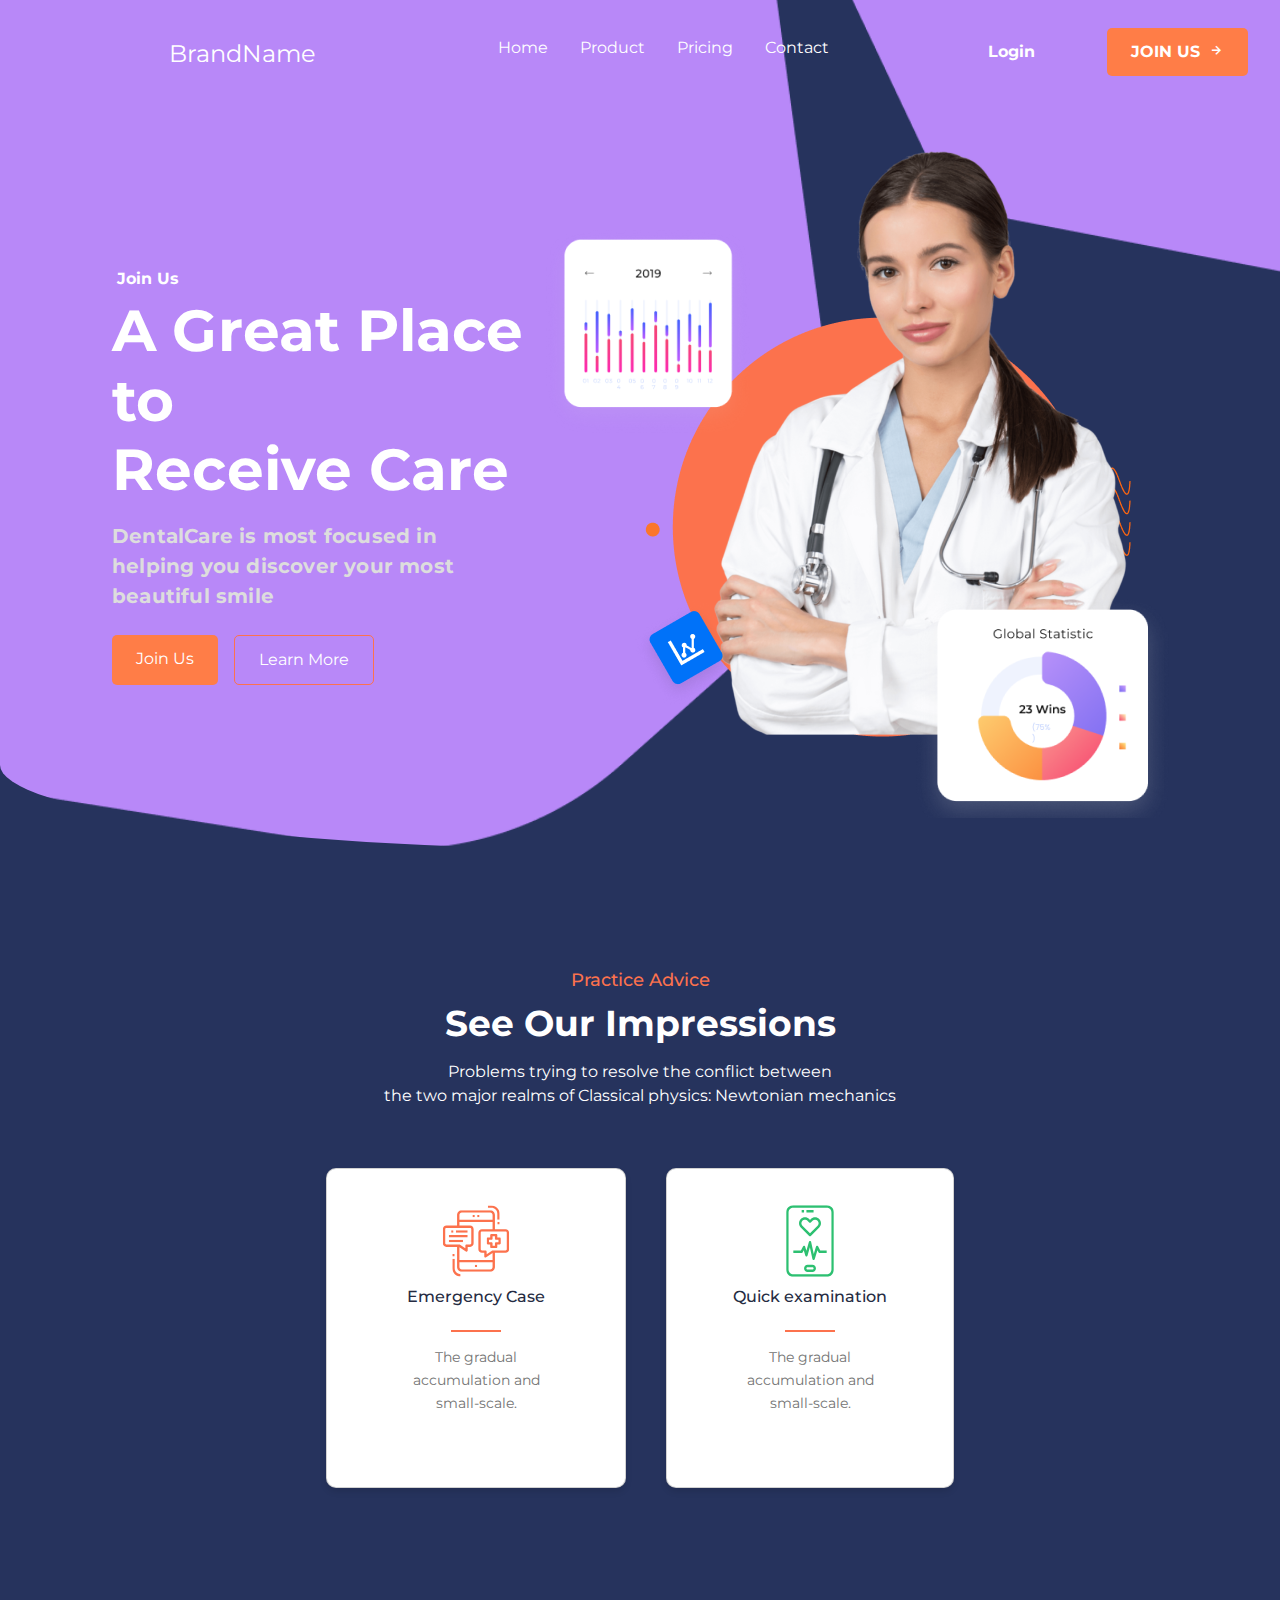
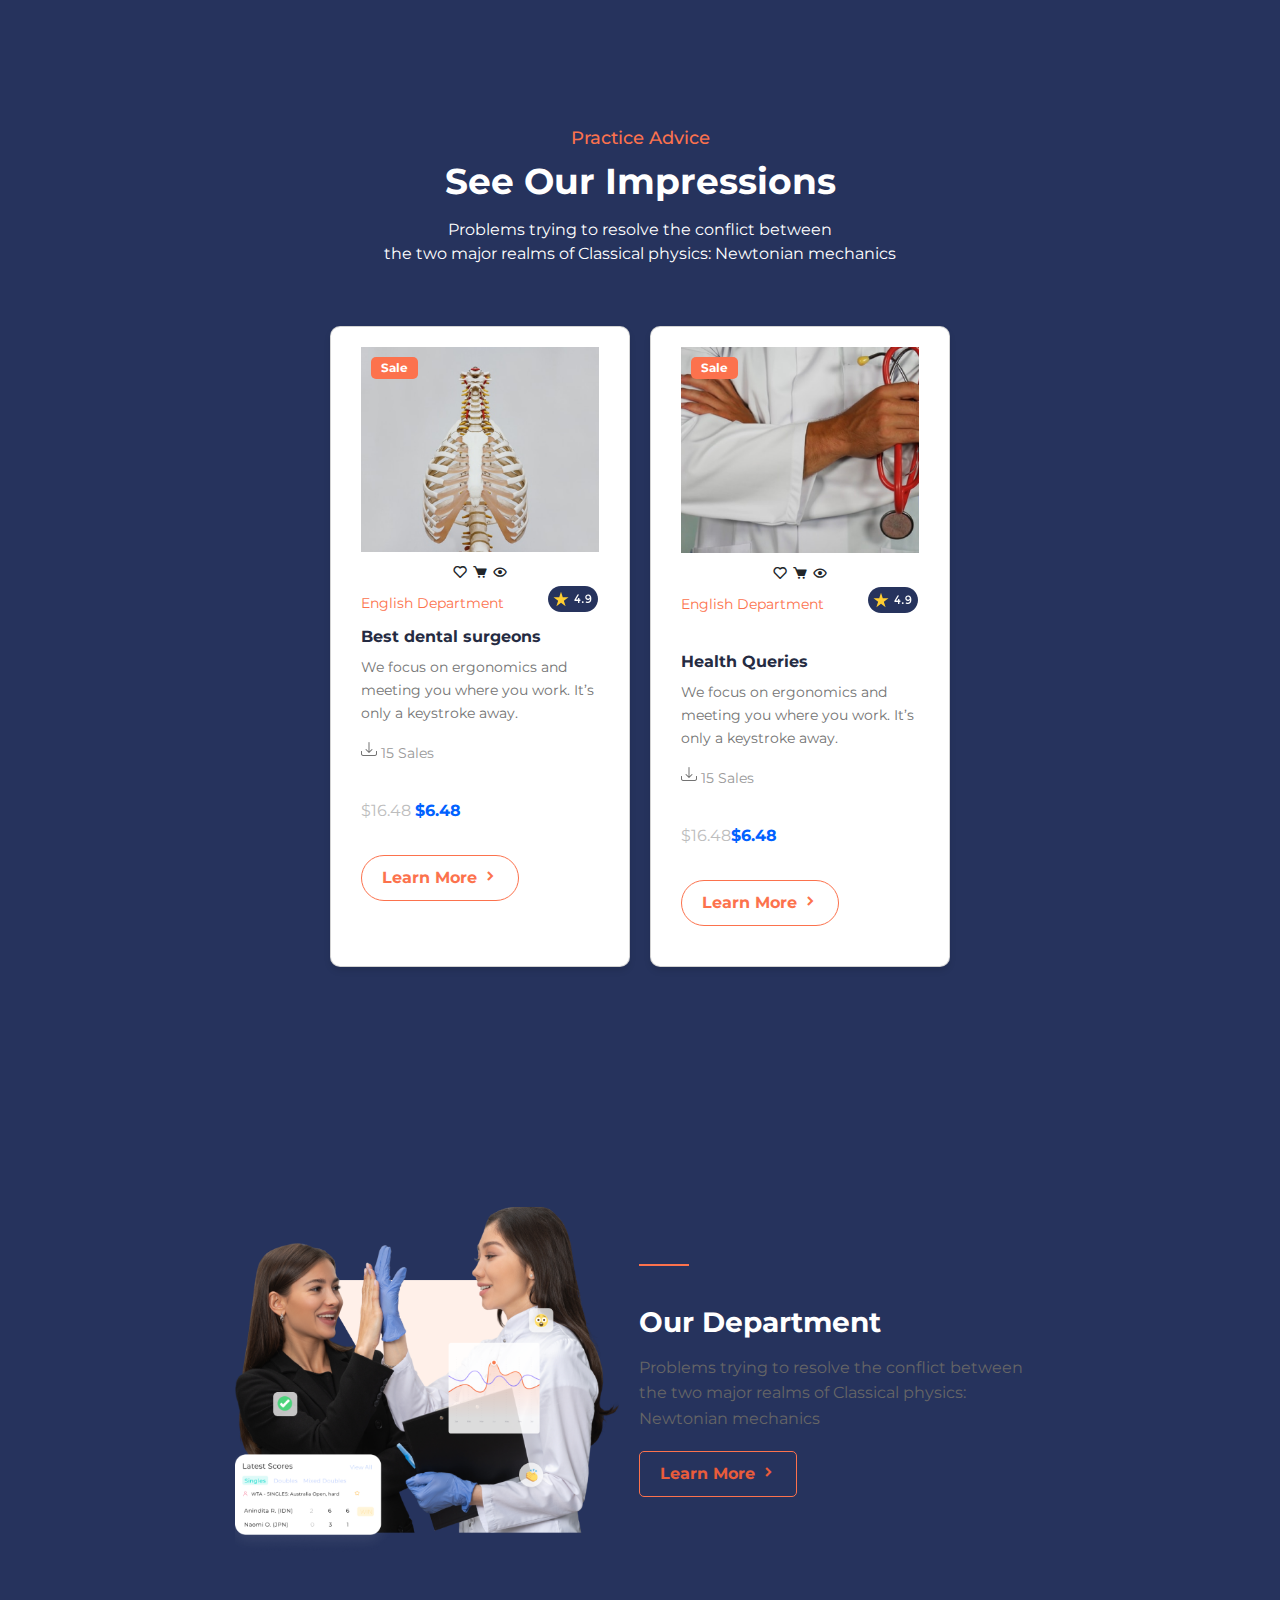
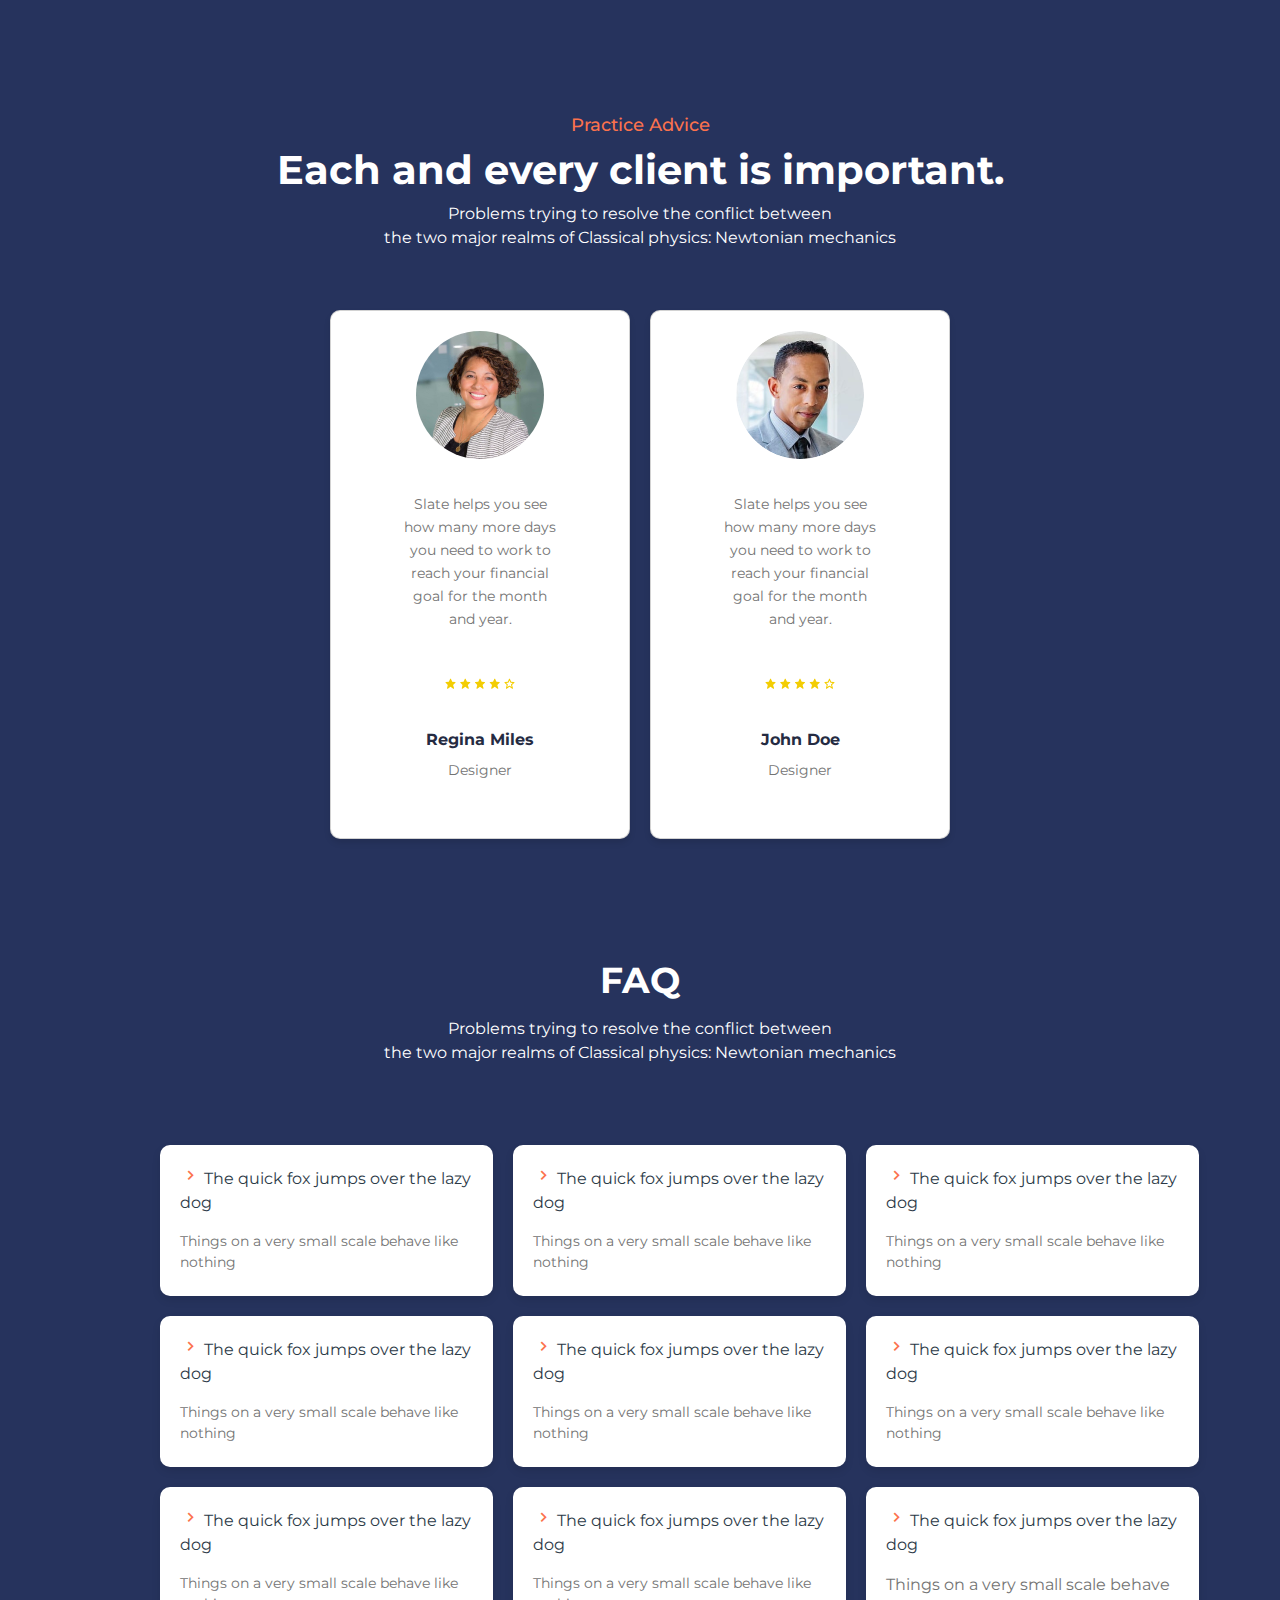
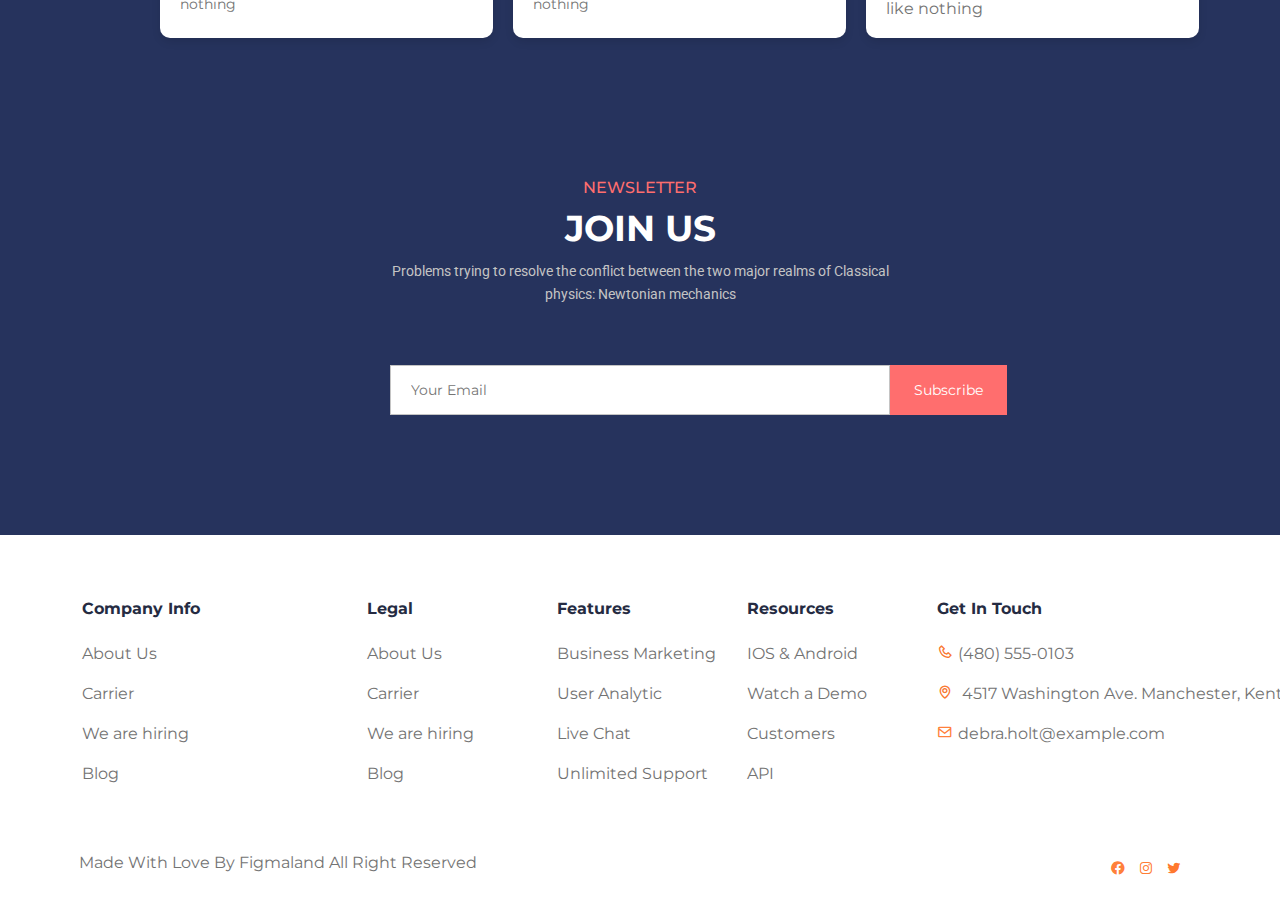
==== commit 6e829ef2: "Update index.html" ====
--- a/figma-design-2/index.html
+++ b/figma-design-2/index.html
@@ -52,7 +52,6 @@
       </section>
     </div>
     
-
     <section class="card-cont" style="align-items: center; text-align: center;">
       <div class="section-header">
         <h6 class="practice-advice">Practice Advice</h6>
@@ -72,8 +71,8 @@
         <div class="red-bar"></div><br>
         <p>The gradual <br> accumulation and <br> small-scale.</p>
       </div>
-    </div><br>
-
+    </div>
+    <br>
     <div class="card" style="width: 18rem;">
       <div class="card-body">
         <img src="./assests/Heart Rate-Smartphone-Romantic-Healthcare-Love.svg" class="card-img-top" alt="...">
@@ -84,10 +83,8 @@
     </div>
   </section>
 
-
-
-
-    <section class="impressions-section">
+<!-- English Department Cards -->
+  <section class="impressions-section">
       <div class="section-header">
         <h6 class="practice-advice">Practice Advice</h6>
         <h2>See Our Impressions</h2>
@@ -110,15 +107,15 @@
             <span class="badge">Sale</span>
           </div>
           <div class="card-content">
-            <p class="department">English Department <span><img src="./assests/Frame 4 sec-.svg" alt="" style="align-items: end; margin-left: 40px; height: 26px; width: 50px;"></p></span><br>
+            <p class="department">English Department <span><img src="./assests/Frame 4 sec-.svg" alt="4.9star" style="align-items: end; margin-left: 40px; height: 26px; width: 50px;"></p></span>
             <h3>Best dental surgeons</h3>
             <p class="description">
               We focus on ergonomics and meeting you where you work. It’s only a keystroke away.
             </p>
             <div class="stats">
-              <p class="sales"><span><img src="./assests/Frame sec-.svg" alt="" style="height: 16px; width: 16px;"></span> 15 Sales</p><br>
+              <p class="sales"><span><img src="./assests/Frame sec-.svg" alt="4.9star" style="height: 16px; width: 16px; gap: 5px;"></span> 15 Sales</p>
               <br>
-             
+
             </div>
             <div class="stats">
             <p class="price">
@@ -141,7 +138,6 @@
             <span class="badge">Sale</span>
           </div>
           
-
           <div class="card-content">
             <p class="department">English Department <span><img src="./assests/Frame 4 sec-.svg" alt="" style="align-items: end; margin-left: 40px; height: 26px; width: 50px;"></p></span><br>
             <h3>Health Queries</h3>
@@ -150,11 +146,10 @@
             </p>
             <div class="stats">
               <p class="sales"><span><img src="./assests/Frame sec-.svg" alt="" style="height: 16px; width: 16px;"></span> 15 Sales</p>
-              
             </div>
             <div class="stats">
             <p class="price">
-              <span class="old-price">$16.48</span> <span class="new-price">$6.48</span>
+              <span class="old-price">$16.48</span><span class="new-price">$6.48</span>
             </p>
           </div>
             <a href="#" class="learn-more">Learn More <i class='bx bxs-chevron-right'></i></a>
@@ -186,7 +181,7 @@
       </div>
       <div class="cards-container">
         <div class="card">
-          <img src="./assests/circle sec-1.png" alt="Person-1" class="profile-img">
+          <img src="./assests/circle sec-1.png" alt="Person-1" class="profile-img" style="height: 128px; width: 128px;"><br>
           <p class="description">Slate helps you see <br> how many more days <br> you need to work to <br> reach your financial <br> goal for the month <br> and year.</p>
           <div class="stars">
             <img src="./assests/stars sec-.svg" alt="">
@@ -197,7 +192,7 @@
         
         <!-- men card -->
         <div class="card">
-          <img src="./assests/circle sec-.png" alt="Person-2" class="profile-img">
+          <img src="./assests/circle sec-.png" alt="Person-2" class="profile-img" style="height: 128px; width: 128px;"><br>
           <p class="description">Slate helps you see <br> how many more days <br> you need to work to <br> reach your financial <br> goal for the month <br> and year.</p>
           <div class="stars">
             <img src="./assests/stars sec-.svg" alt="">
@@ -219,7 +214,6 @@
       Classical physics: Newtonian mechanics
     </p>
   </div>
-</section>
 
     <div class="faq-quote">
       <div class="card-quote">
@@ -294,9 +288,9 @@
           The quick fox jumps over the lazy dog <span>   <p style="color: #737373;">Things on a very small scale 
             behave like nothing </p></span>
         </p>
-     
-      </div>
-    </div>
+      </div>
+    </div>
+  </section>
 
     <div class="newsletter-container">
       <div>
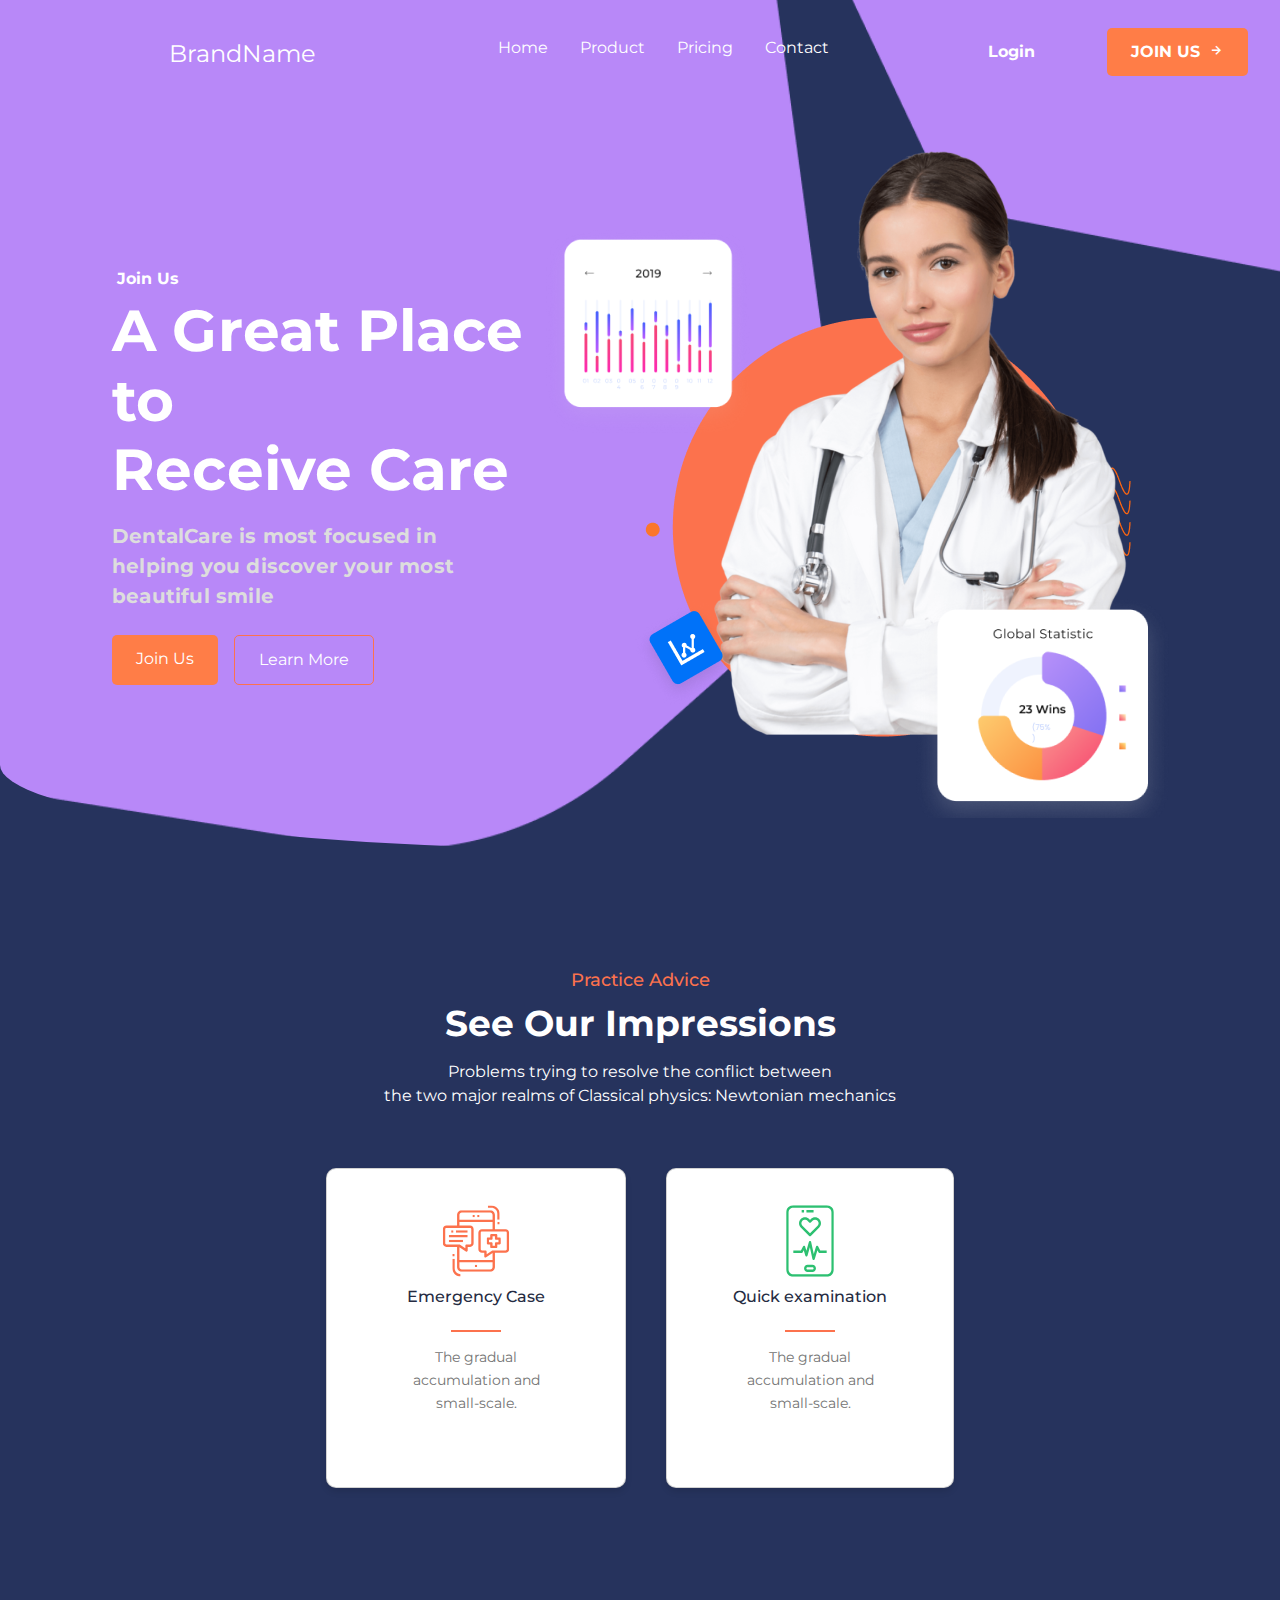
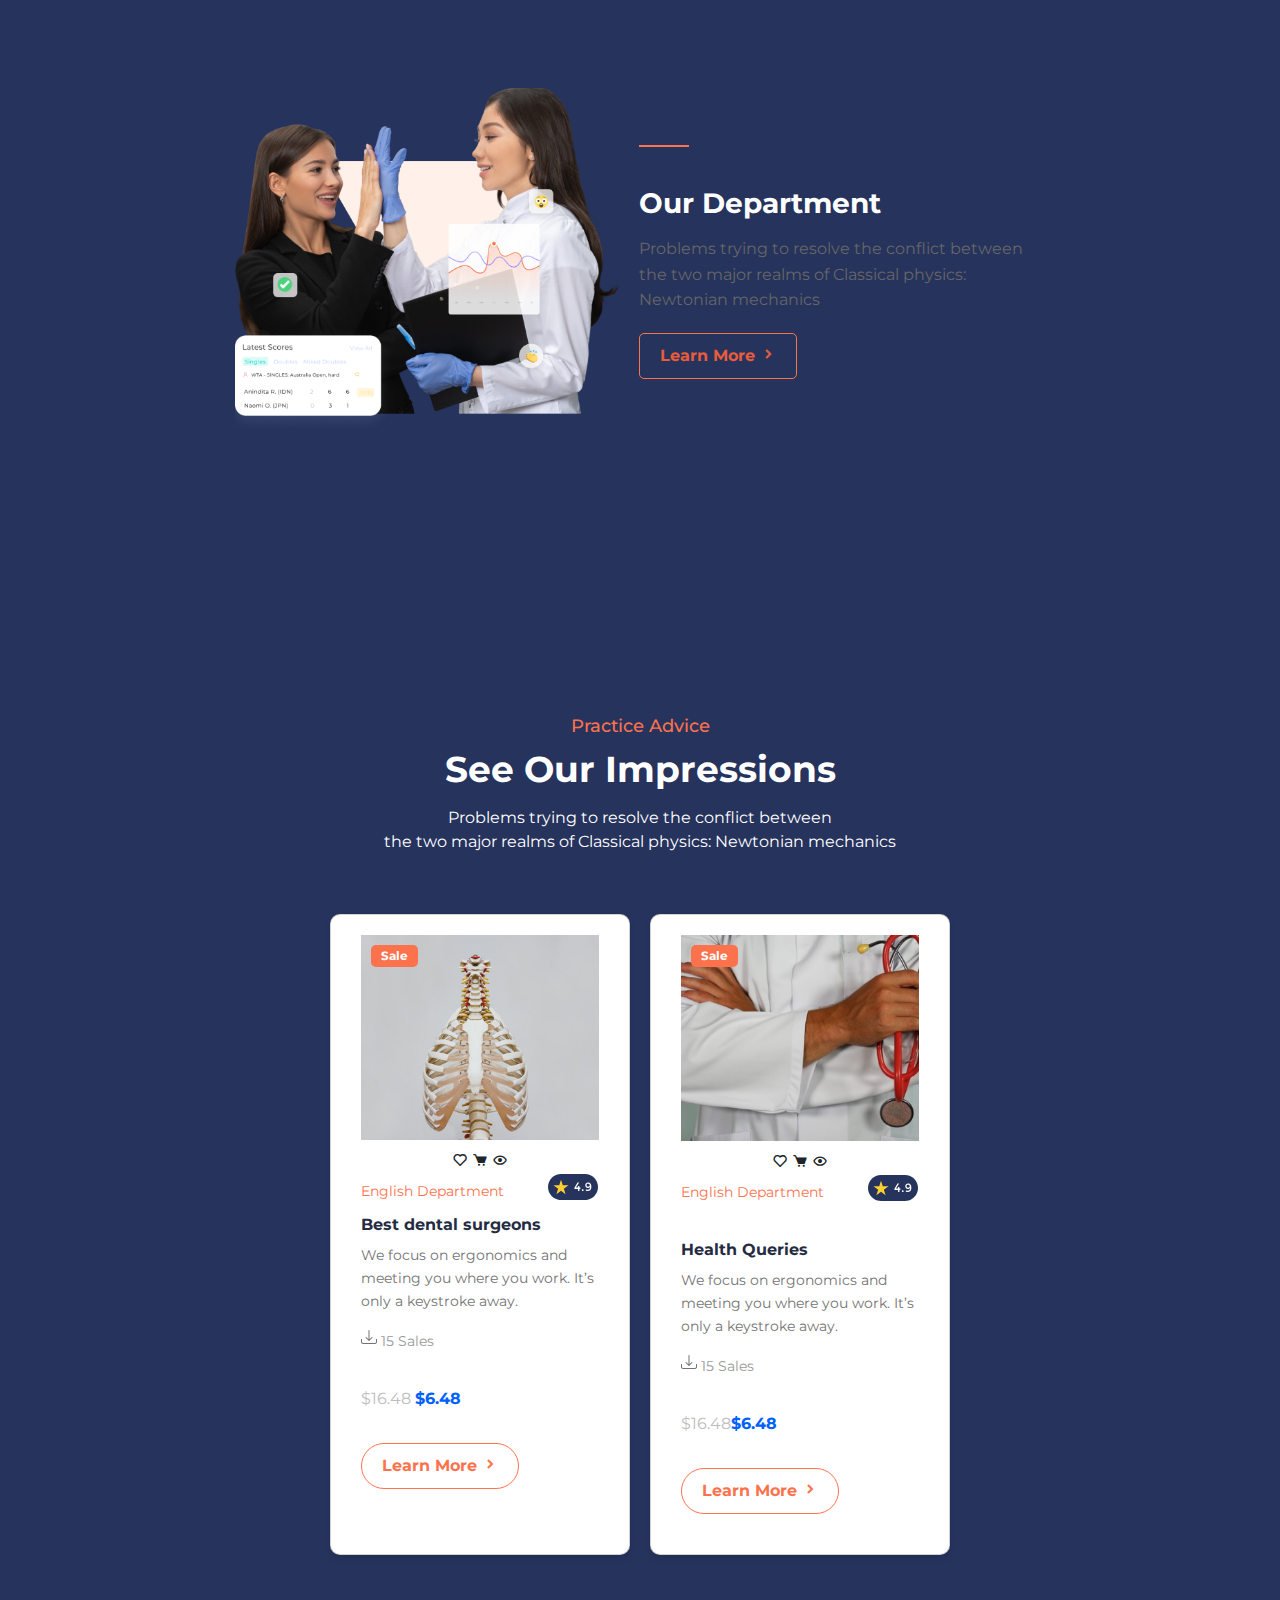
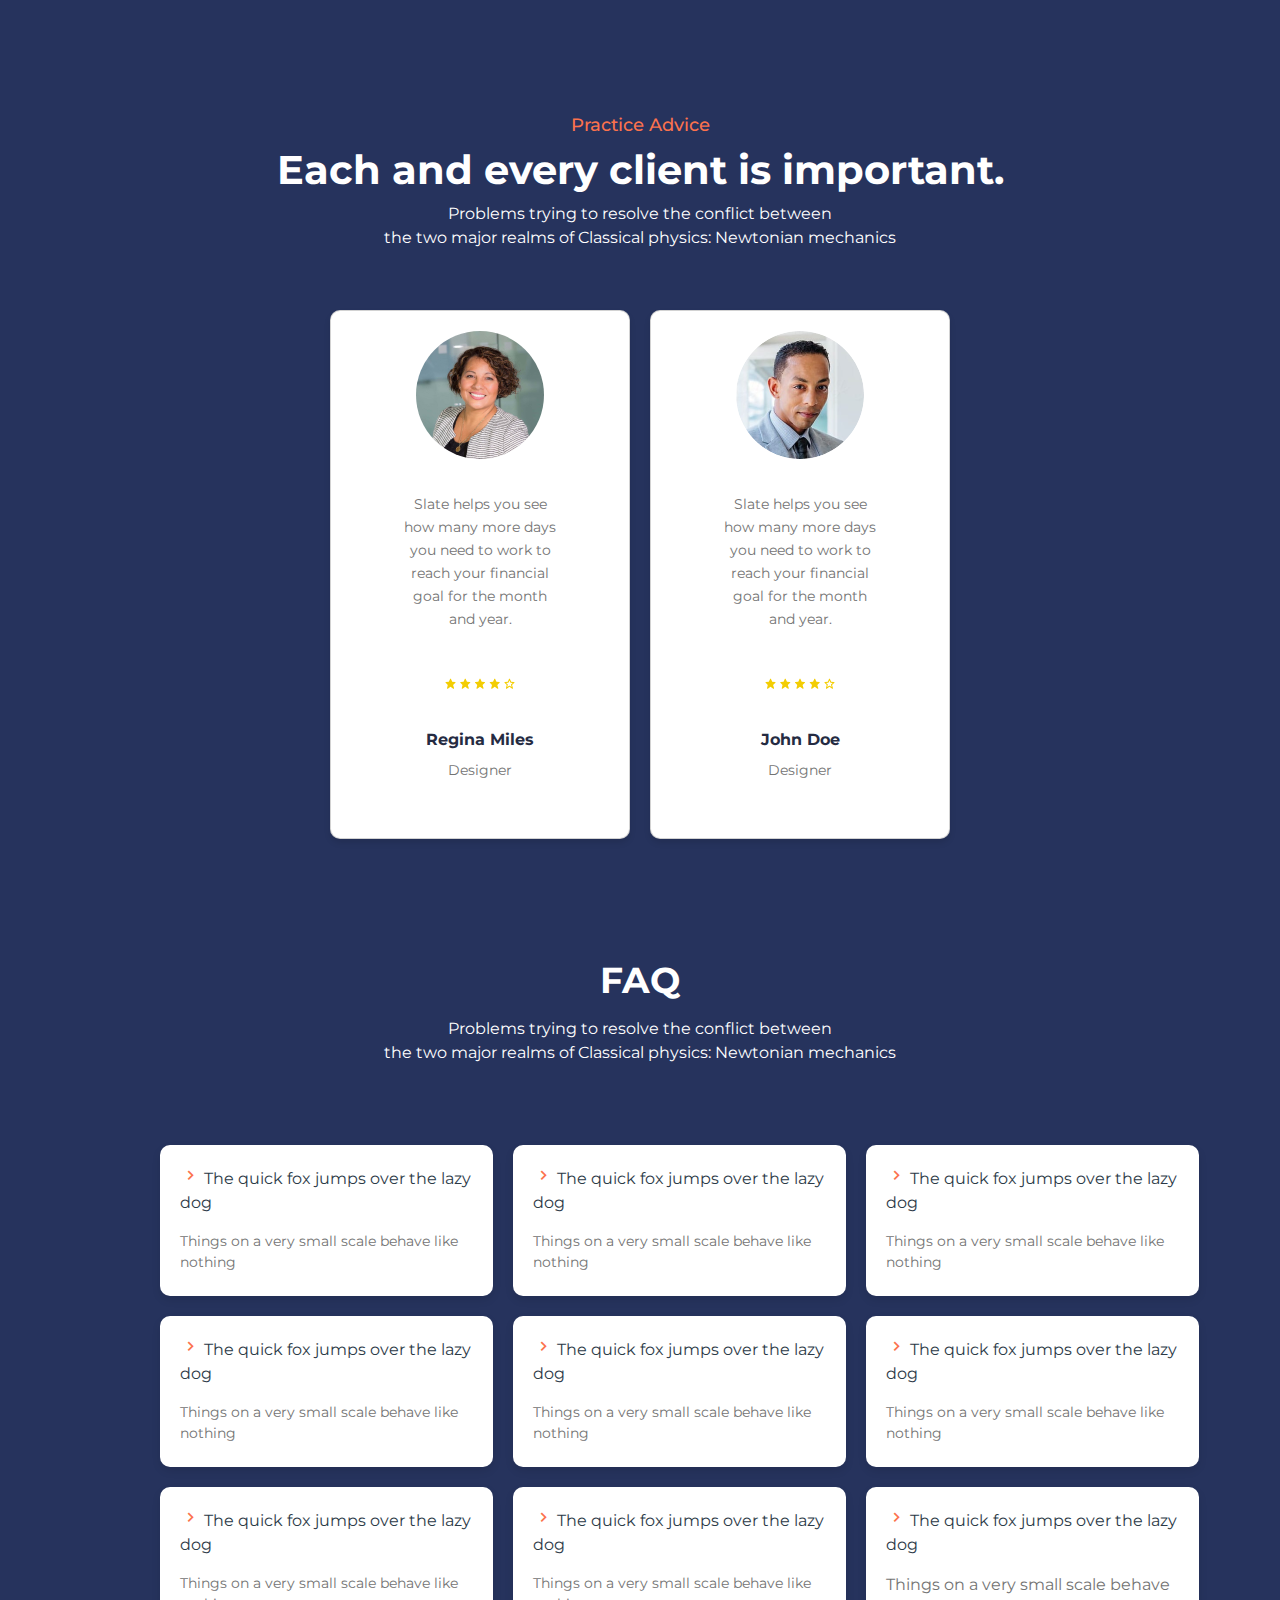
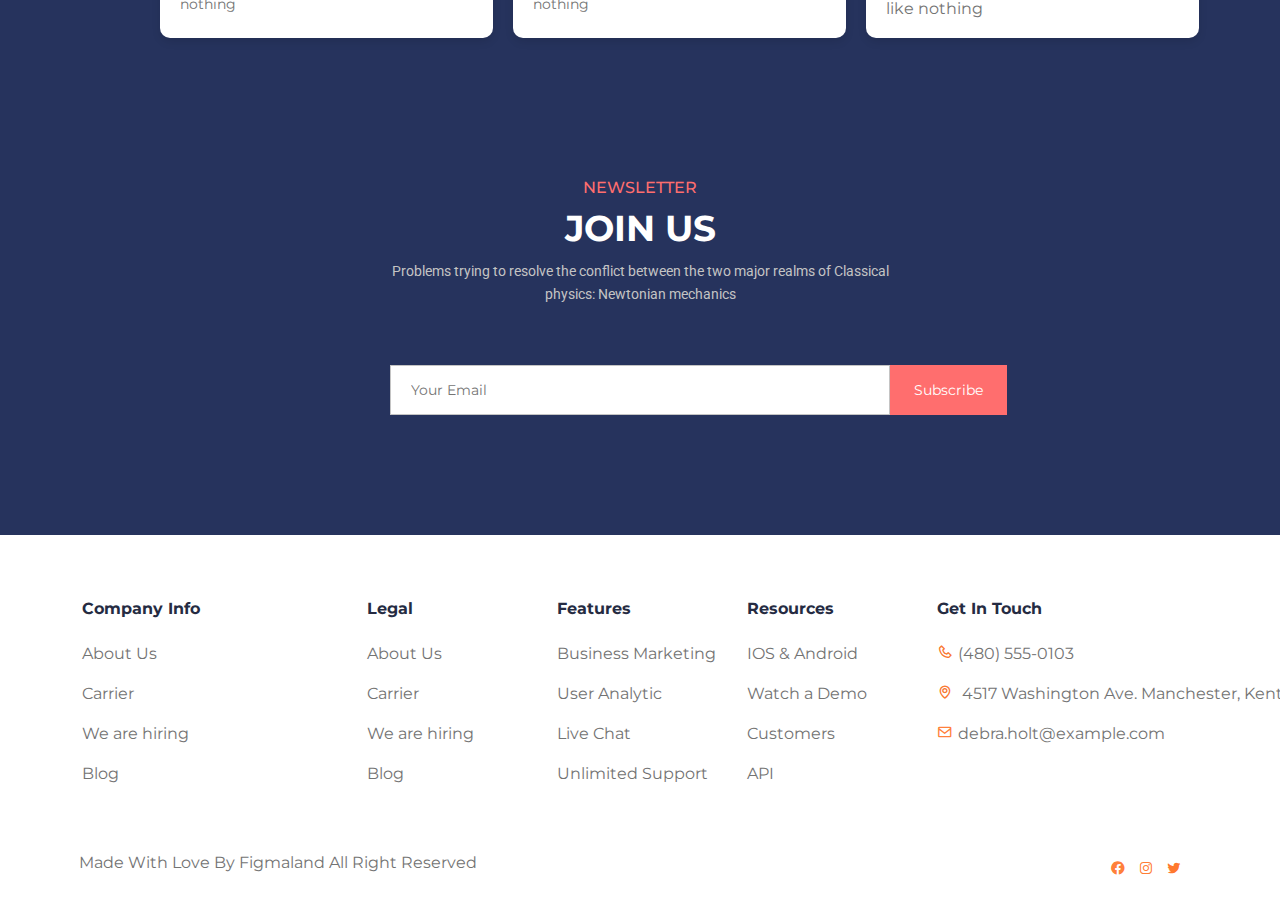
==== commit 8aed1f56: "Update index.html" ====
--- a/figma-design-2/index.html
+++ b/figma-design-2/index.html
@@ -37,19 +37,19 @@
     </header>
 
     <section class="hero">
-        <div class="hero-content">
-          <h6 style="gap: 1rem; margin-left: 5px; font-weight: bold;">Join Us</h6>
-          <h1 style="font-weight: bold;">A Great Place to <br> Receive Care</h1>
-          <p style="font-weight: bold;">DentalCare is most focused in <br> helping you discover your most <br> beautiful smile</p>
-          <div class="hero-buttons">
-            <a href="#" class="btn-primary">Join Us</a>
-            <a href="#" class="btn-secondary" >Learn More</a>
-          </div>
-        </div>
-        <div class="hero-image">
-          <img src="assests/col-md-6.png" alt="Doctor">
-        </div>
-      </section>
+      <div class="hero-content">
+        <h6 style="gap: 1rem; margin-left: 5px; font-weight: bold;">Join Us</h6>
+        <h1 style="font-weight: bold;">A Great Place to <br> Receive Care</h1>
+        <p style="font-weight: bold;">DentalCare is most focused in <br> helping you discover your most <br> beautiful smile</p>
+        <div class="hero-buttons">
+          <a href="#" class="btn-primary">Join Us</a>
+          <a href="#" class="btn-secondary" >Learn More</a>
+        </div>
+      </div>
+      <div class="hero-image">
+        <img src="assests/col-md-6.png" alt="Doctor">
+      </div>
+    </section>
     </div>
     
     <section class="card-cont" style="align-items: center; text-align: center;">
@@ -83,6 +83,21 @@
     </div>
   </section>
 
+
+  <section class="department-section">
+    <div class="content-wrapper">
+        <div class="image-container">
+            <img src="./assests/thumb-concept-16.png" alt="Department staff interaction" class="main-image">
+        </div>
+        <div class="text-content">
+            <div class="title-bar"></div>
+            <h1>Our Department</h1>
+            <p>Problems trying to resolve the conflict between <br> the two major realms of Classical physics: <br> Newtonian mechanics</p>
+            <a href="#" class="learn-more">Learn More <i class='bx bxs-chevron-right'></i></a>
+        </div>
+    </div>
+</section>
+
 <!-- English Department Cards -->
   <section class="impressions-section">
       <div class="section-header">
@@ -98,7 +113,7 @@
         <!-- Card 1 -->
         <div class="card">
           <div class="card-image">
-            <img src="./assests/product-cover-124 sec-.png" src="assests/heart.svg" alt="Best dental surgeons">
+            <img src="./assests/product-cover-124 sec-.png" alt="Best dental surgeons">
                 <div class="overlay">
                 <i class='bx bx-heart'></i>
                 <i class='bx bxs-cart'></i>
@@ -158,19 +173,7 @@
       </div>
     </section>
     
-    <section class="department-section">
-      <div class="content-wrapper">
-          <div class="image-container">
-              <img src="./assests/thumb-concept-16.png" alt="Department staff interaction" class="main-image">
-          </div>
-          <div class="text-content">
-              <div class="title-bar"></div>
-              <h1>Our Department</h1>
-              <p>Problems trying to resolve the conflict between <br> the two major realms of Classical physics: <br> Newtonian mechanics</p>
-              <a href="#" class="learn-more">Learn More <i class='bx bxs-chevron-right'></i></a>
-          </div>
-      </div>
-  </section>
+
 
     <!-- women card -->
     <section>
@@ -319,20 +322,20 @@
         <div class="row">
           <!-- Grid column -->
           <div class="col-md-3 col-lg-3 col-xl-3 mx-auto mt-3">
-            <h6 class="mb-4 mt-5 mx-8" style="color: #252B42; font-weight: bold;">
+            <a href="#" style="text-decoration: none;"><h6 class="mb-4 mt-5 mx-8" style="color: #252B42; font-weight: bold;">
               Company Info
-            </h6>
-            <p>
-              <a style="color: #737373;">About Us</a>
-            </p>
-            <p>
-              <a style="color: #737373;">Carrier </a>
-            </p>
-            <p>
-              <a style="color: #737373;">We are hiring</a>
-            </p>
-            <p>
-              <a style="color: #737373;">Blog</a>
+            </h6></a>
+            <p>
+              <a href="#" style="color: #737373; text-decoration: none;">About Us</a>
+            </p>
+            <p>
+              <a href="#" style="color: #737373; text-decoration: none">Carrier </a>
+            </p>
+            <p>
+              <a href="#" style="color: #737373; text-decoration: none">We are hiring</a>
+            </p>
+            <p>
+              <a href="#" style="color: #737373; text-decoration: none">Blog</a>
             </p>
           </div>
           <!-- Grid column -->
@@ -340,18 +343,18 @@
 
           <!-- Grid column -->
           <div class="col-md-2 col-lg-2 col-xl-2 mx-auto mt-3">
-            <h6 class="mb-4 mt-5 font-weight-bold" style="color: #252B42; font-weight: bold;">Legal</h6>
-            <p>
-              <a style="color: #737373;">About Us</a>
-            </p>
-            <p>
-              <a style="color: #737373;">Carrier </a>
-            </p>
-            <p>
-              <a style="color: #737373;">We are hiring</a>
-            </p>
-            <p>
-              <a style="color: #737373;">Blog</a>
+            <a href="#" style="text-decoration: none;"><h6 class="mb-4 mt-5 font-weight-bold" style="color: #252B42; font-weight: bold;">Legal</h6></a>
+            <p>
+              <a href="#" style="color: #737373; text-decoration: none">About Us</a>
+            </p>
+            <p>
+              <a href="#" style="color: #737373; text-decoration: none">Carrier </a>
+            </p>
+            <p>
+              <a href="#" style="color: #737373; text-decoration: none">We are hiring</a>
+            </p>
+            <p>
+              <a href="#" style="color: #737373; text-decoration: none">Blog</a>
             </p>
           </div>
           <!-- Grid column -->
@@ -360,39 +363,39 @@
 
           <!-- Grid column -->
           <div class="col-md-3 col-lg-2 col-xl-2 mx-auto mt-3">
-            <h6 class="mb-4 mt-5"  style="color: #252B42; font-weight: bold;">
+            <a href="#" style="text-decoration: none;"><h6 class="mb-4 mt-5"  style="color: #252B42; font-weight: bold;">
               Features
-            </h6>
-            <p>
-              <a style="color: #737373;">Business Marketing</a>
-            </p>
-            <p>
-              <a style="color: #737373;">User Analytic</a>
-            </p>
-            <p>
-              <a style="color: #737373;">Live Chat</a>
-            </p>
-            <p>
-              <a style="color: #737373;">Unlimited Support</a>
+            </h6></a>
+            <p>
+              <a href="#" style="color: #737373; text-decoration: none">Business Marketing</a>
+            </p>
+            <p>
+              <a href="#" style="color: #737373; text-decoration: none">User Analytic</a>
+            </p>
+            <p>
+              <a href="#" style="color: #737373; text-decoration: none">Live Chat</a>
+            </p>
+            <p>
+              <a href="#" style="color: #737373; text-decoration: none">Unlimited Support</a>
             </p>
           </div>
 
              <!-- Grid column -->
              <div class="col-md-3 col-lg-2 col-xl-2 mx-auto mt-3" id="links">
-              <h6 class="mb-4 mt-5" style="color: #252B42; font-weight: bold;"">
+              <a href="#" style="text-decoration: none;"><h6 class="mb-4 mt-5" style="color: #252B42; font-weight: bold;"">
                 Resources
-              </h6>
+              </h6></a>
               <p>
-                <a style="color: #737373; ">IOS & Android</a>
+                <a href="#" style="color: #737373; text-decoration: none ">IOS & Android</a>
               </p>
               <p>
-                <a style="color: #737373;">Watch a Demo</a>
+                <a href="#" style="color: #737373; text-decoration: none">Watch a Demo</a>
               </p>
               <p>
-                <a style="color: #737373;">Customers</a>
+                <a href="#" style="color: #737373; text-decoration: none">Customers</a>
               </p>
               <p>
-                <a style="color: #737373;">API</a>
+                <a href="#" style="color: #737373; text-decoration: none">API</a>
               </p>
             </div>
 
@@ -401,13 +404,13 @@
 
           <!-- Grid column -->
           <div class=" col-lg-3 col-xl-3 mx-auto mt-3">
-            <h6 class="mb-4  mt-5" style="color: #252B42; font-weight: bold;">Get In Touch</h6>
-            <p style="color: #737373;"><i class='bx bx-phone' style="color:rgba(249,118,46,0.99); margin-right: 5px;" ></i>(480) 555-0103</p>
+            <a href="#" style="text-decoration: none;"><h6 class="mb-4  mt-5" style="color: #252B42; font-weight: bold;">Get In Touch</h6></a>
+            <a href="#" style="text-decoration: none;"><p style="color: #737373;"><i class='bx bx-phone' style="color:rgba(249,118,46,0.99); margin-right: 5px;" ></i>(480) 555-0103</p></a>
             <p style="color: #737373; white-space: nowrap;">
               <i class='bx bx-map' style='color:rgba(249,118,46,0.99); margin-right: 5px;'></i>
-              4517 Washington Ave. Manchester, Kentucky 39495
-            </p>
-            <p style="color: #737373;"><i class='bx bx-envelope' style='color:rgba(255,125,54,0.99); margin-right: 5px;'></i>debra.holt@example.com</p>
+              <a href="#" style="text-decoration: none; color: #737373;">4517 Washington Ave. Manchester, Kentucky 39495</a>
+            </p>
+            <a href="#" style="text-decoration: none;"><p style="color: #737373;"><i class='bx bx-envelope' style='color:rgba(255,125,54,0.99); margin-right: 5px;'></i>debra.holt@example.com</p></a>
           </div>
           <!-- Grid column -->
         </div>
@@ -433,13 +436,13 @@
           <!-- Grid column --> 
           <div class="col-md-5 col-lg-4 ml-lg-0 text-center text-md-end">
             <!-- Facebook -->
-            <i class='bx bxl-facebook-circle' style='color:rgba(255,124,53,0.99); width: 24px; height: 24px;'></i>
+            <a href="#" style="text-decoration: none;"><i class='bx bxl-facebook-circle' style='color:rgba(255,124,53,0.99); width: 24px; height: 24px;'></i></a>
 
             <!-- Instagram -->
-            <i class='bx bxl-instagram' style='color:rgba(255,122,48,0.99); width: 24px; height: 24px;'></i>
+            <a href="#" style="text-decoration: none;"><i class='bx bxl-instagram' style='color:rgba(255,122,48,0.99); width: 24px; height: 24px;'></i></a>
 
             <!-- Twitter -->
-            <i class='bx bxl-twitter' style='color:rgba(255,117,40,0.99); width: 24px; height: 24px;'></i>
+            <a href="#" style="text-decoration: none;"><i class='bx bxl-twitter' style='color:rgba(255,117,40,0.99); width: 24px; height: 24px;'></i></a>
           </div>
           <!-- Grid column -->
         </div>
